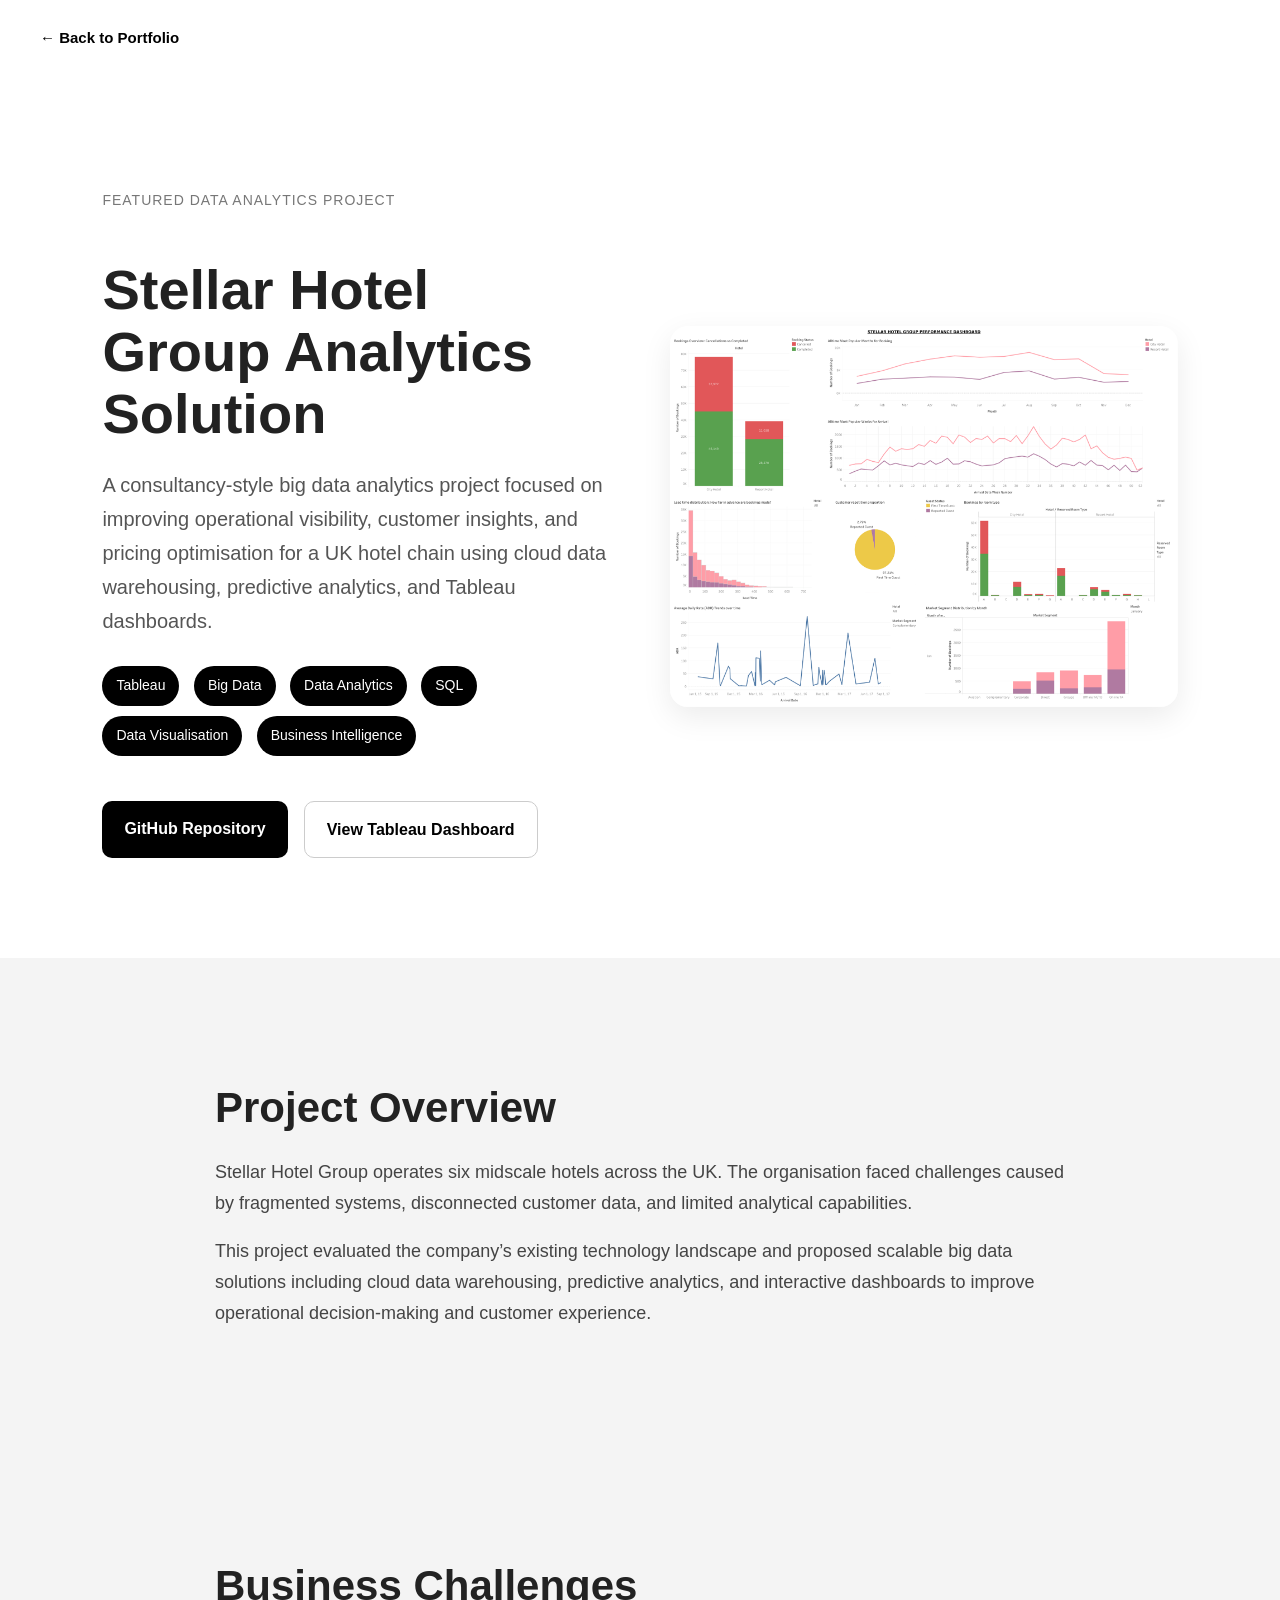
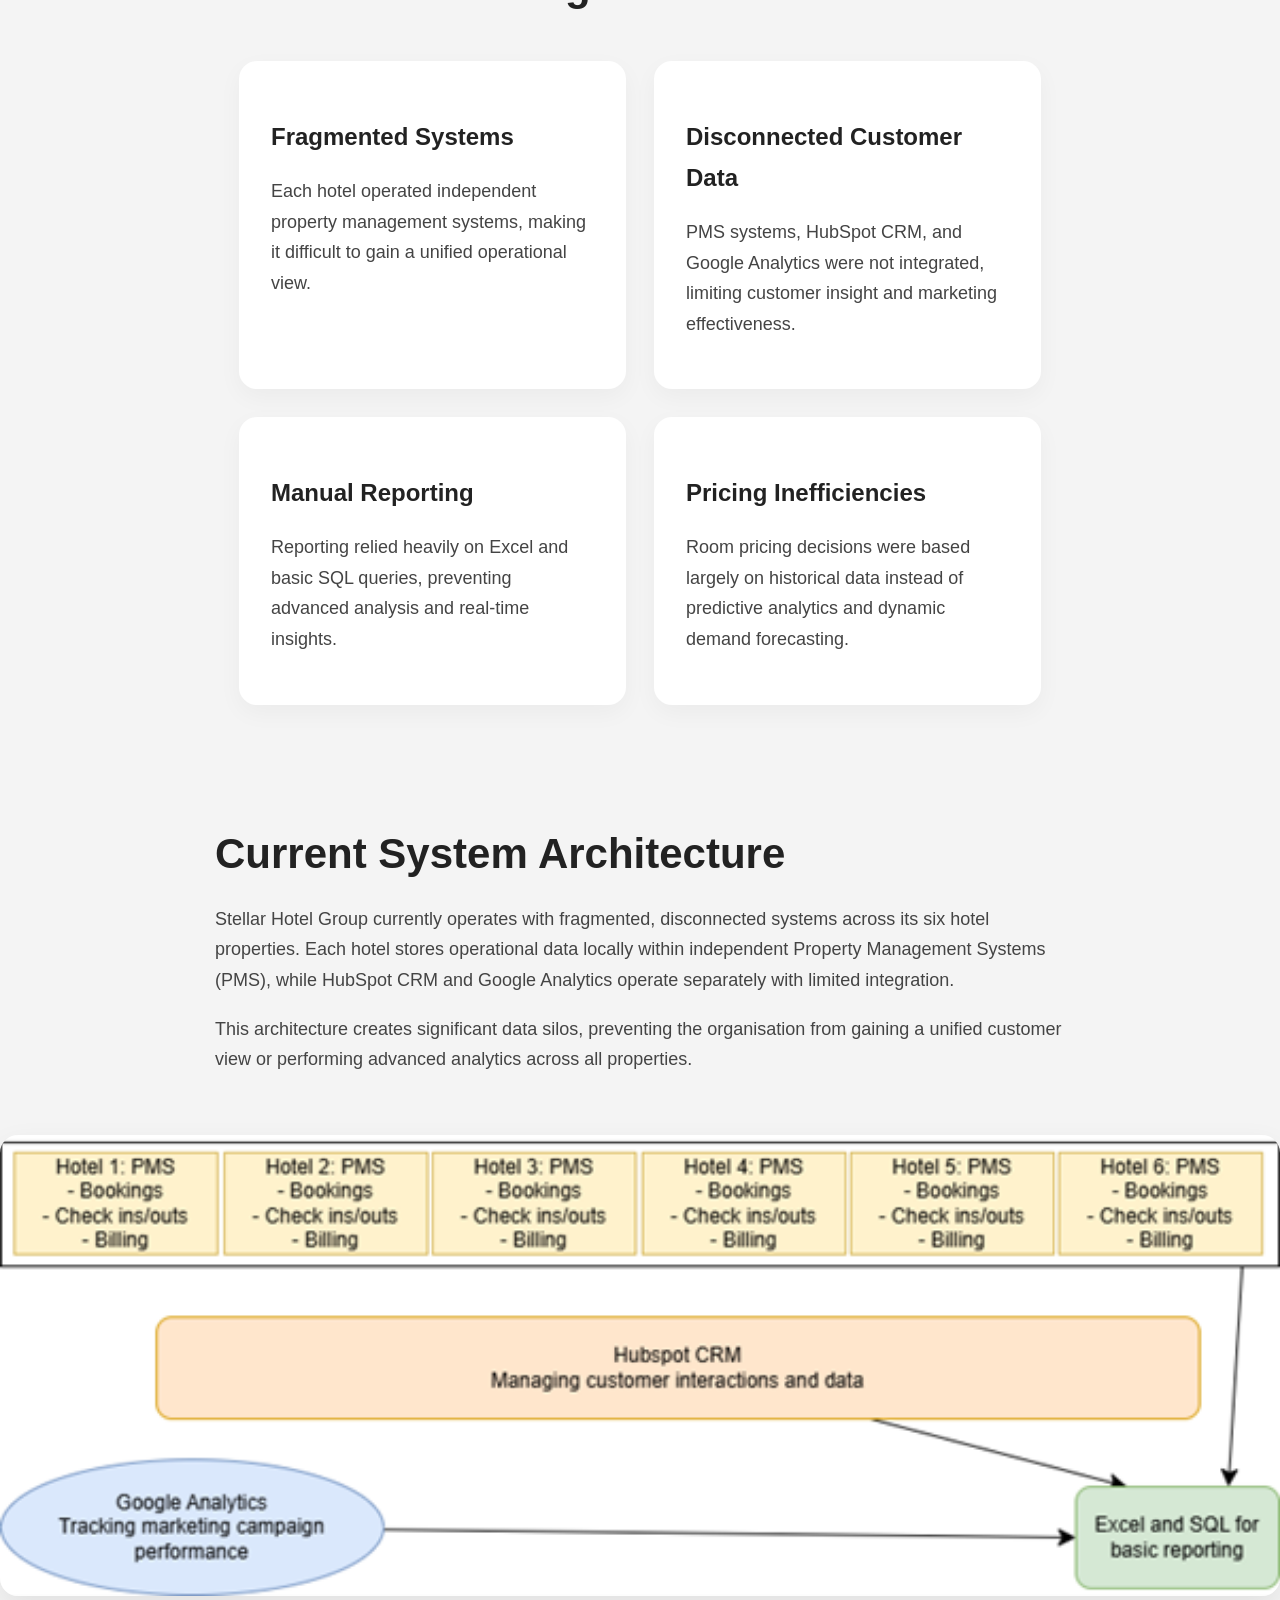
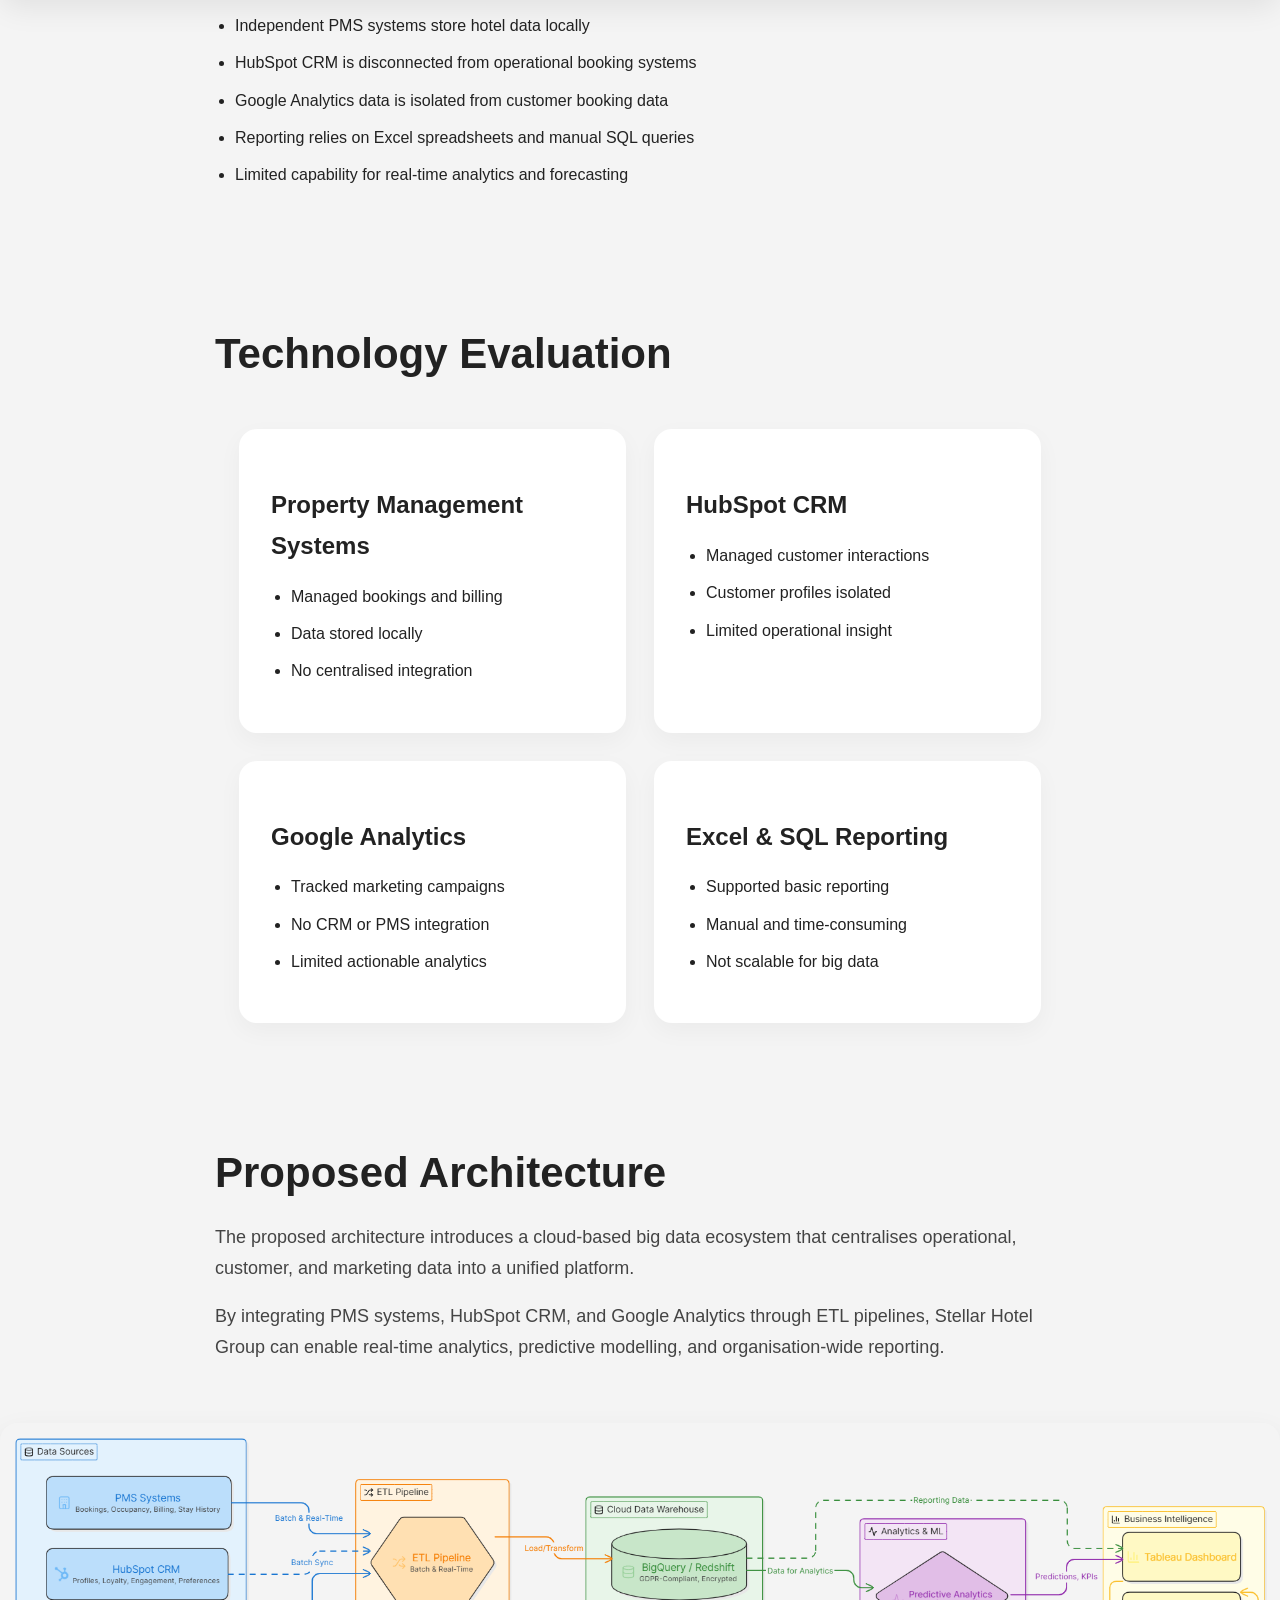
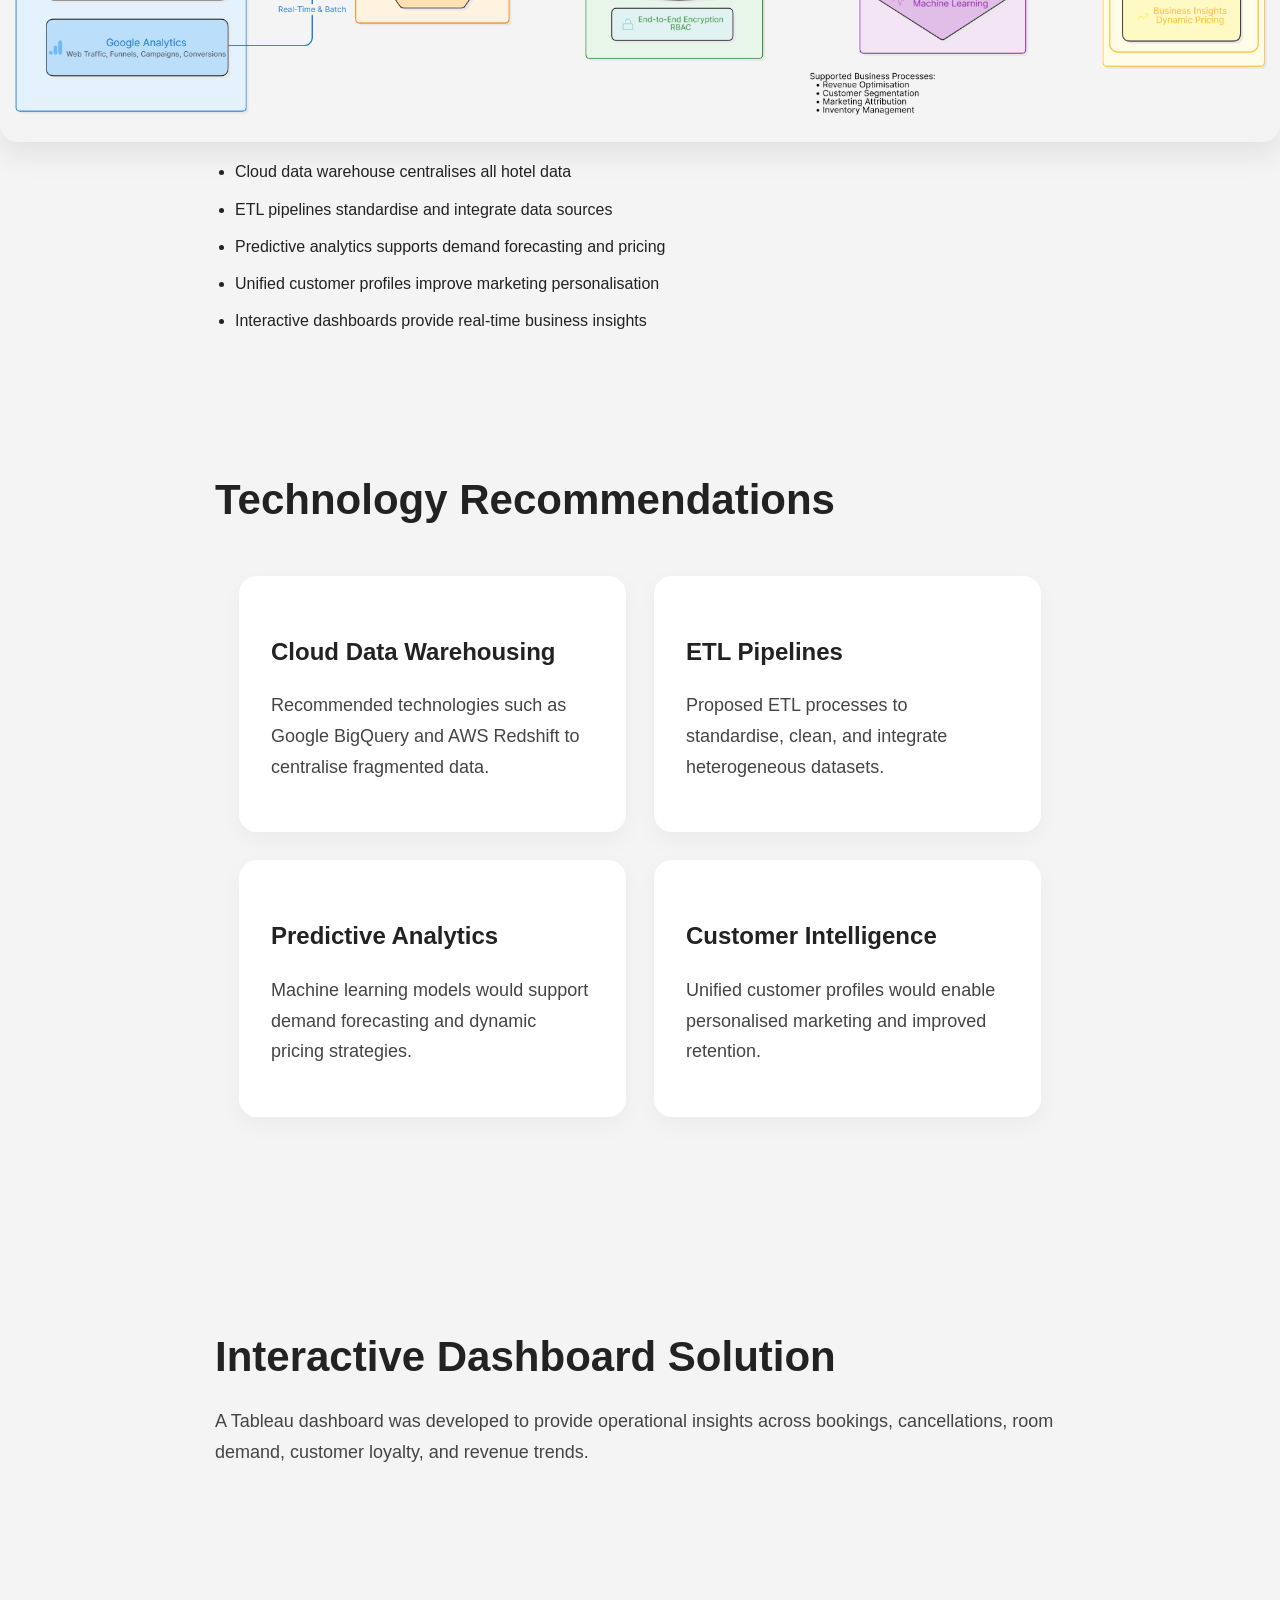
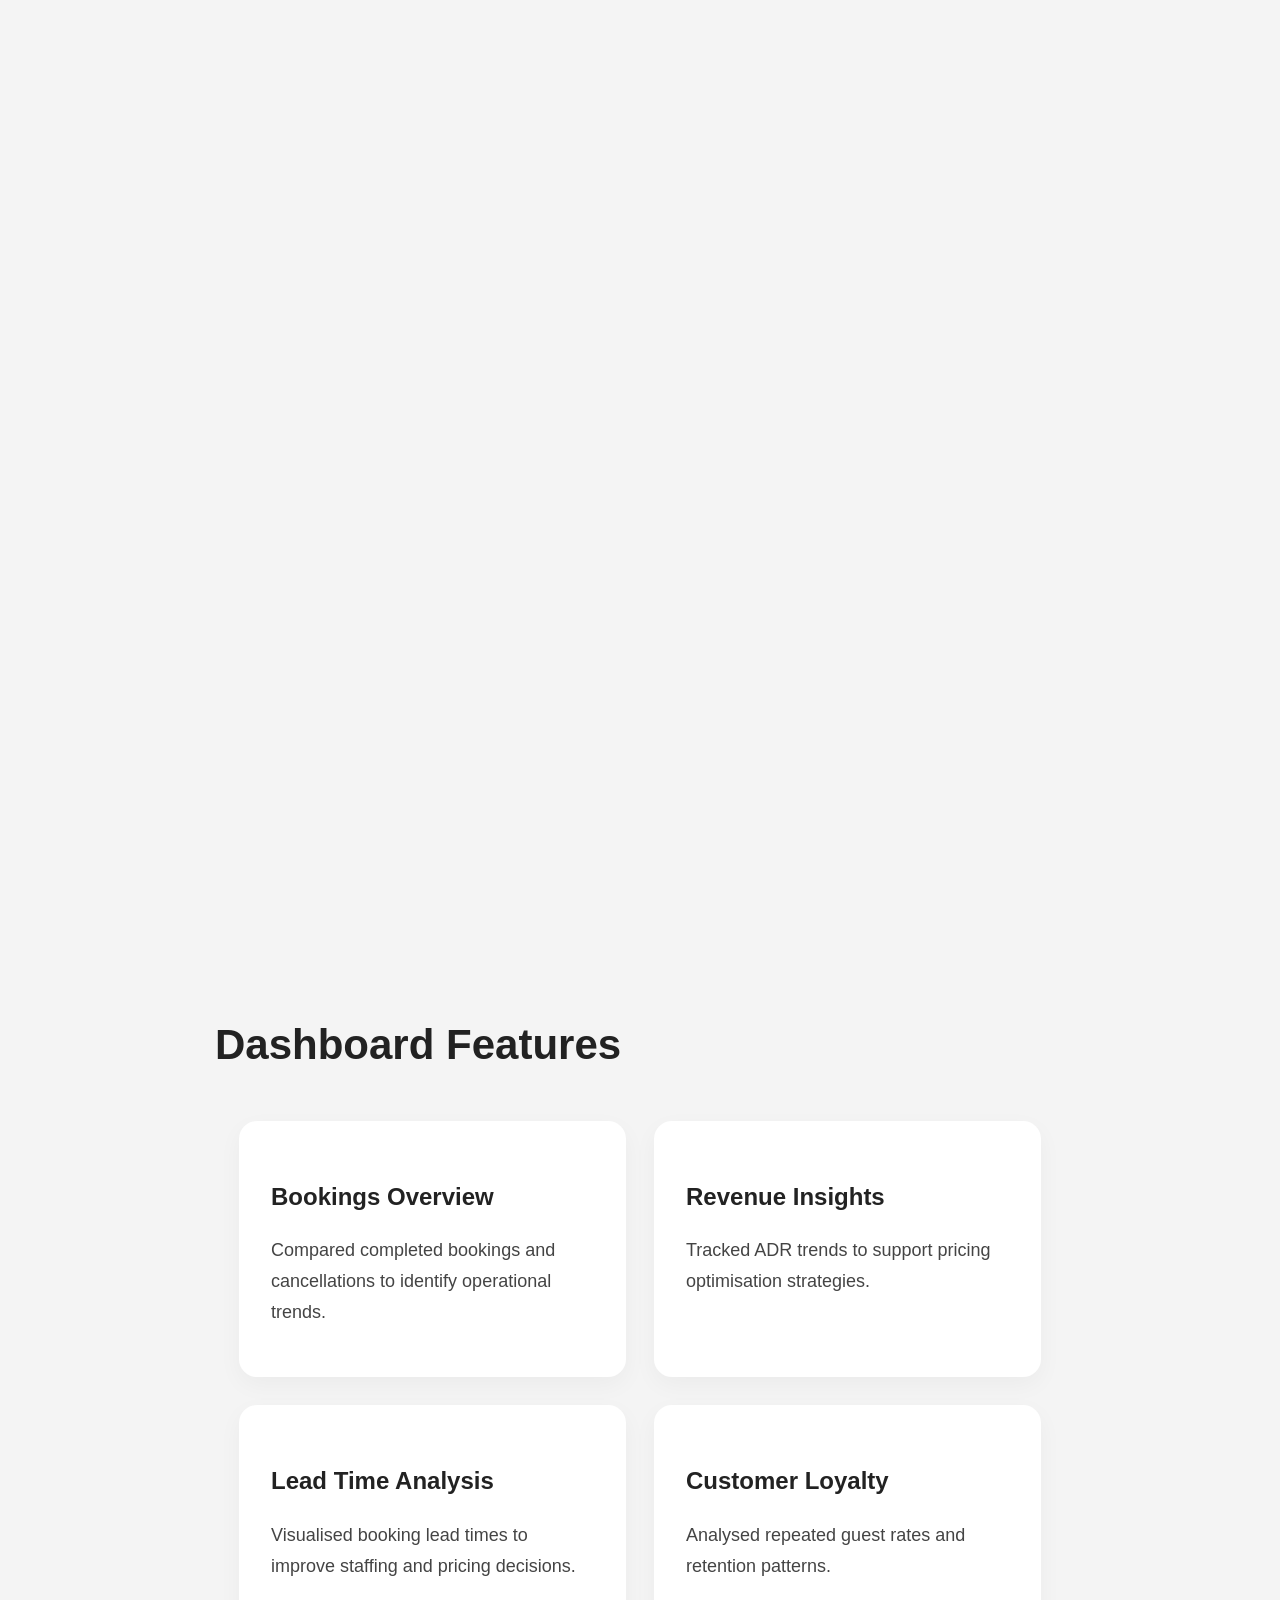
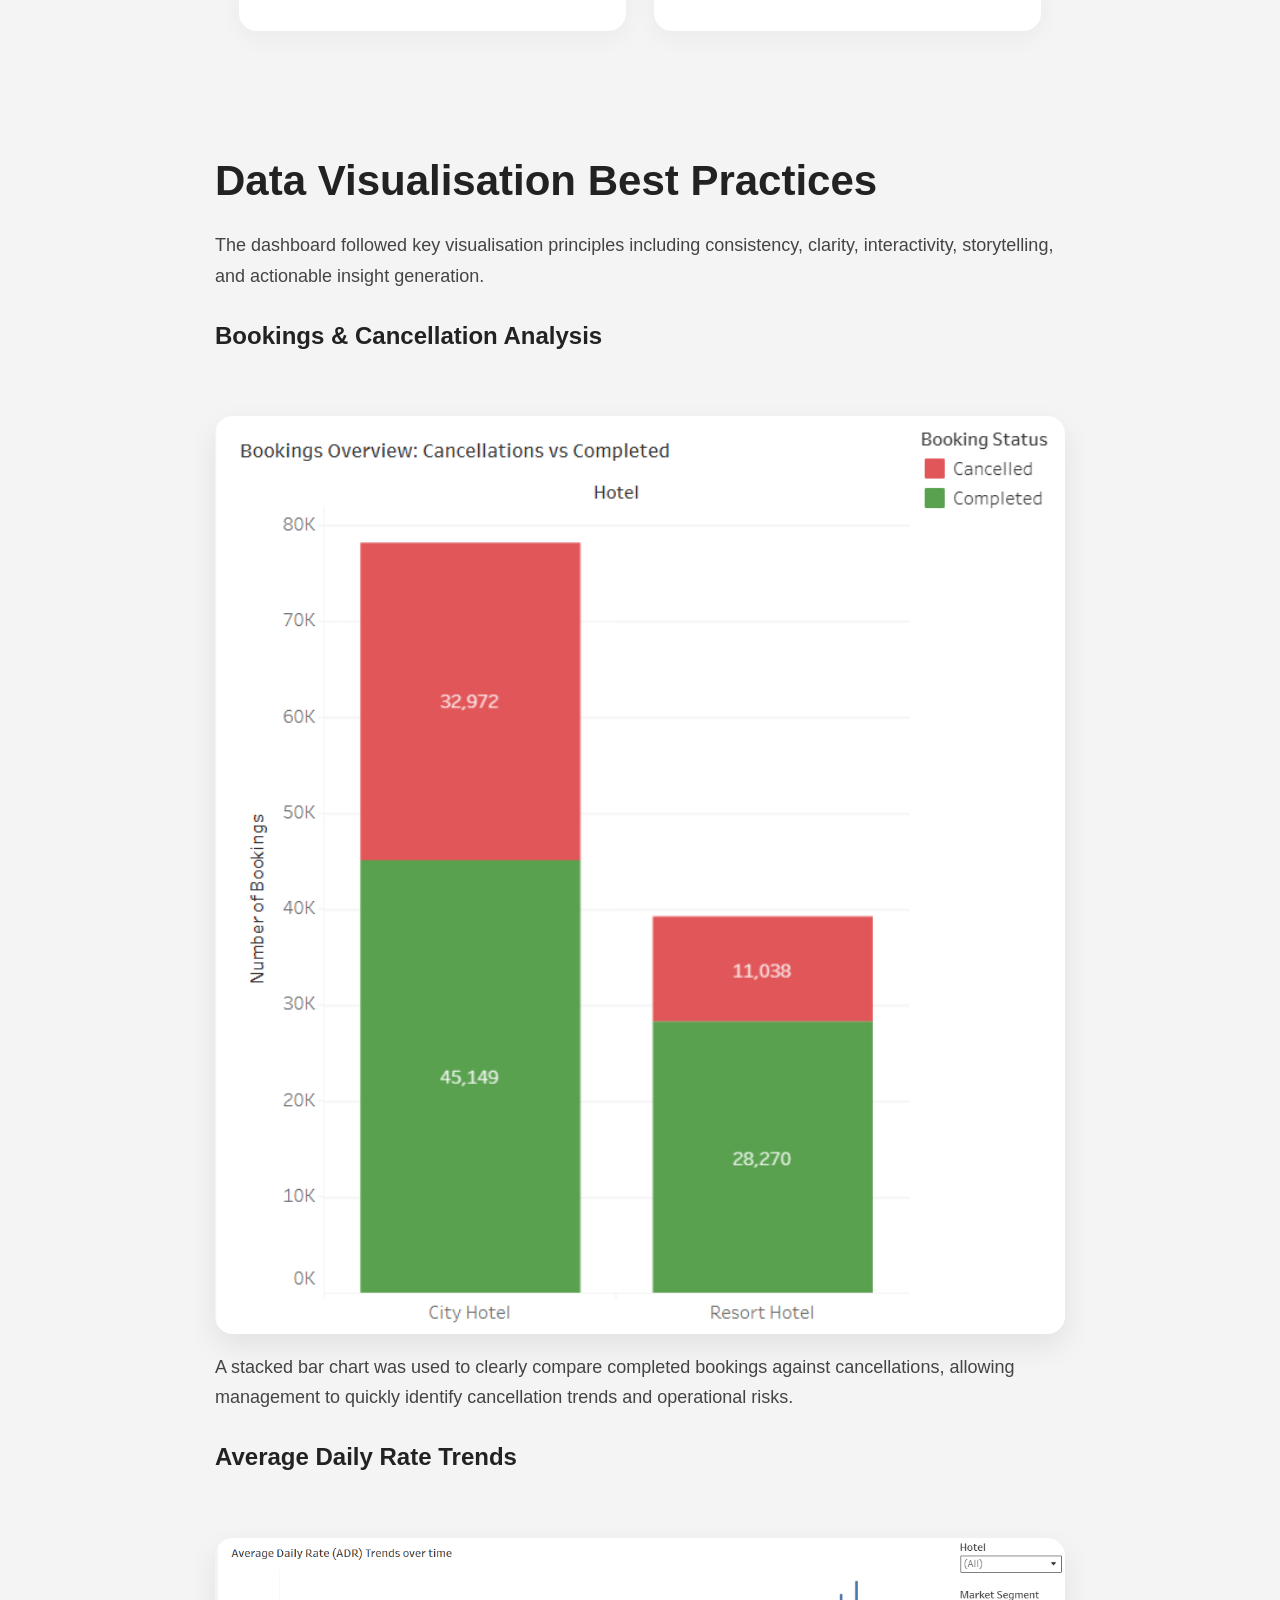
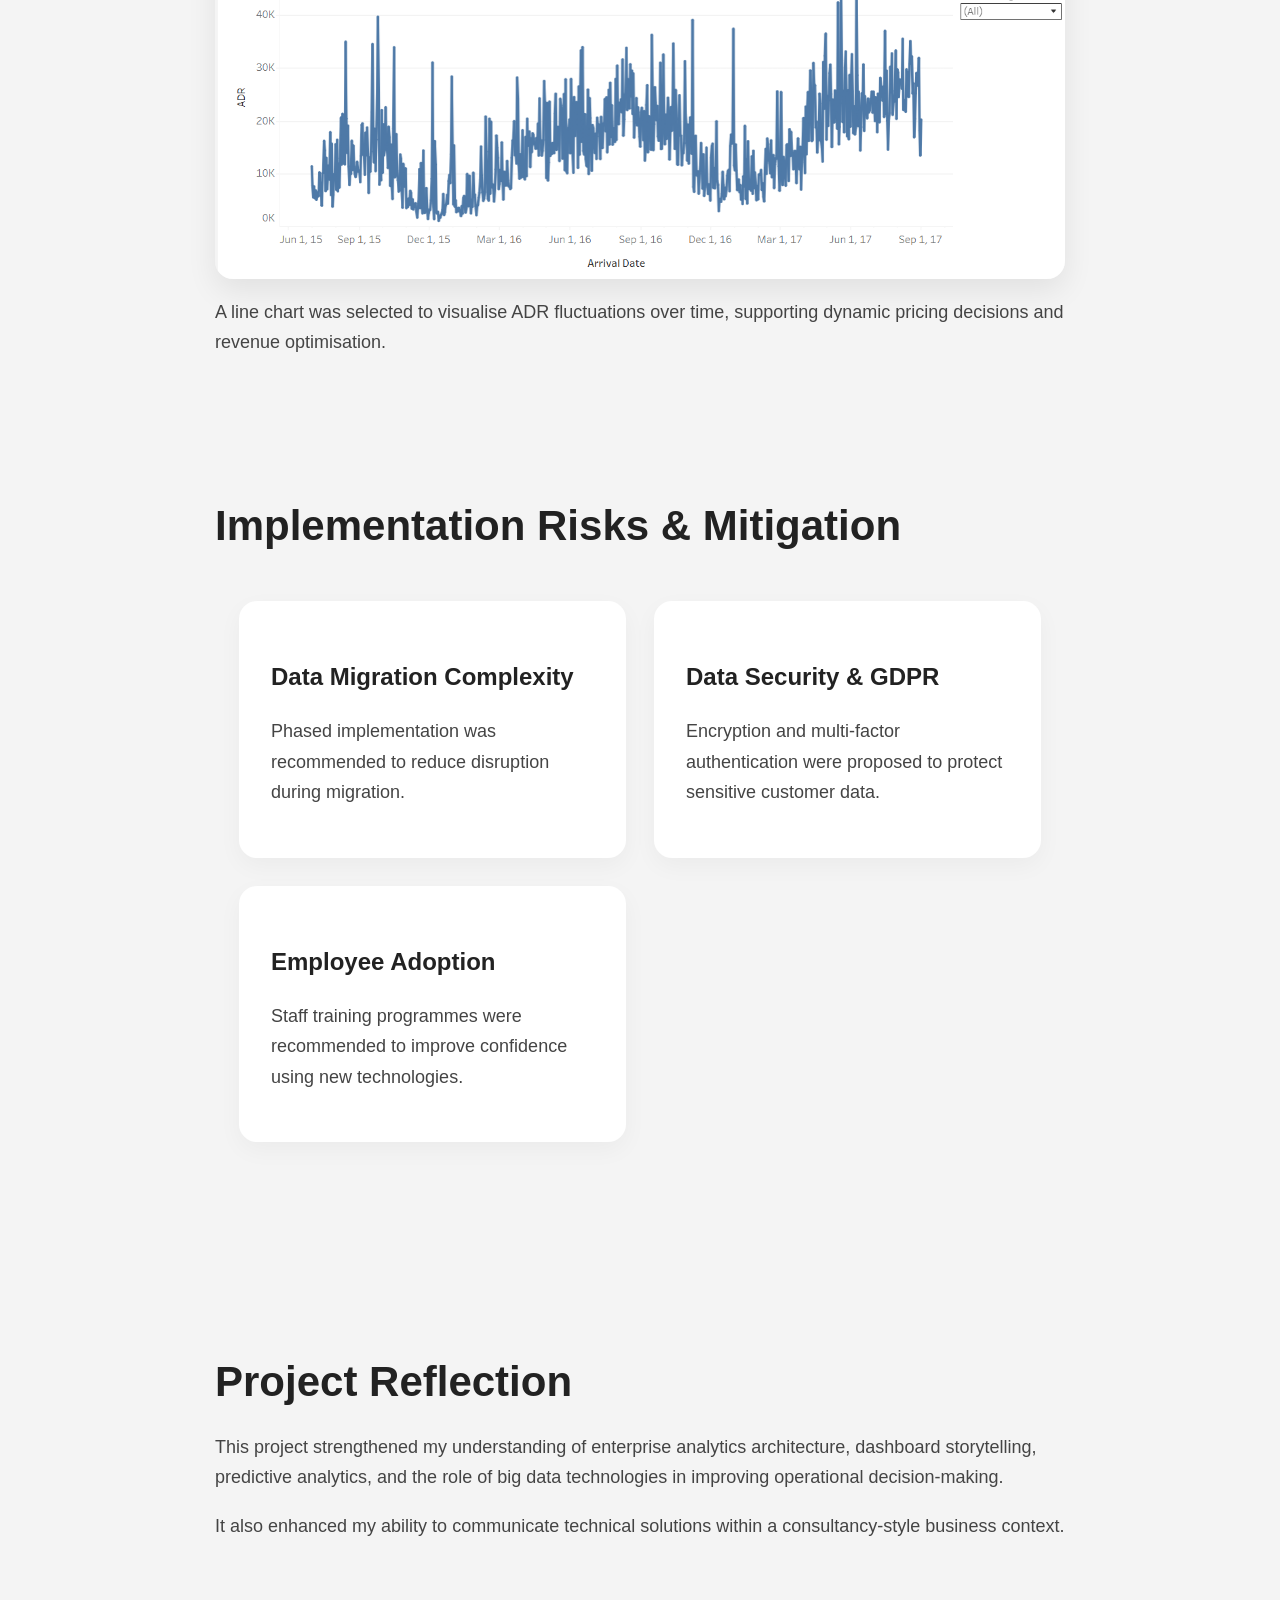
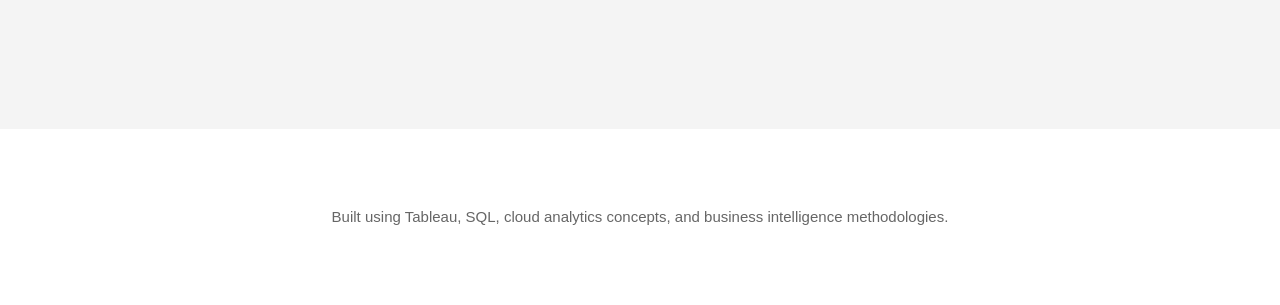
==== projects/stellar-hotels.html @ be61e236 "updated portfolio" ====
<!DOCTYPE html>
<html lang="en">

<head>
  <meta charset="UTF-8" />
  <meta name="viewport" content="width=device-width, initial-scale=1.0"/>

  <title>Stellar Hotel Group Analytics Project</title>

  <link rel="stylesheet" href="../style.css">
</head>

<body>

  <!-- NAVIGATION -->
  <nav class="navbar">
    <a href="../index.html" class="back-link">← Back to Portfolio</a>
  </nav>

  <!-- HERO -->
  <section class="hero">

    <div class="hero-content">

      <p class="eyebrow">Featured Data Analytics Project</p>

      <h1>Stellar Hotel Group Analytics Solution</h1>

      <p class="hero-text">
        A consultancy-style big data analytics project focused on
        improving operational visibility, customer insights,
        and pricing optimisation for a UK hotel chain using
        cloud data warehousing, predictive analytics,
        and Tableau dashboards.
      </p>

      <div class="tech-stack">
        <span>Tableau</span>
        <span>Big Data</span>
        <span>Data Analytics</span>
        <span>SQL</span>
        <span>Data Visualisation</span>
        <span>Business Intelligence</span>
      </div>

      <div class="hero-buttons">
        <a href="https://github.com/41y554/stellar-hotels-analytics" class="primary-btn" target="_blank">
          GitHub Repository
        </a>

        <a
          href="https://public.tableau.com/views/BDAODashboard5677998/StellarHotelGroupPerformanceDashboard?:language=en-US&publish=yes&:sid=&:redirect=auth&:display_count=n&:origin=viz_share_link"
          class="secondary-btn"
          target="_blank"
        >
          View Tableau Dashboard
        </a>
      </div>

    </div>

    <div class="hero-image-container">

      <img
        src="../images/stellar-hotels/dashboard-overview.png"
        alt="Dashboard Overview"
        class="hero-image"
      >

    </div>

  </section>

  <!-- PROJECT OVERVIEW -->
  <section class="section">

    <div class="text-container">

      <h2>Project Overview</h2>

      <p>
        Stellar Hotel Group operates six midscale hotels across the UK.
        The organisation faced challenges caused by fragmented systems,
        disconnected customer data, and limited analytical capabilities.
      </p>

      <p>
        This project evaluated the company’s existing technology landscape
        and proposed scalable big data solutions including cloud data
        warehousing, predictive analytics, and interactive dashboards
        to improve operational decision-making and customer experience.
      </p>

    </div>

  </section>

  <!-- BUSINESS PROBLEMS -->
  <section class="section">

    <div class="text-container">

      <h2>Business Challenges</h2>

      <div class="card-grid">

        <div class="card">

          <h3>Fragmented Systems</h3>

          <p>
            Each hotel operated independent property management systems,
            making it difficult to gain a unified operational view.
          </p>

        </div>

        <div class="card">

          <h3>Disconnected Customer Data</h3>

          <p>
            PMS systems, HubSpot CRM, and Google Analytics were not integrated,
            limiting customer insight and marketing effectiveness.
          </p>

        </div>

        <div class="card">

          <h3>Manual Reporting</h3>

          <p>
            Reporting relied heavily on Excel and basic SQL queries,
            preventing advanced analysis and real-time insights.
          </p>

        </div>

        <div class="card">

          <h3>Pricing Inefficiencies</h3>

          <p>
            Room pricing decisions were based largely on historical data
            instead of predictive analytics and dynamic demand forecasting.
          </p>

        </div>

      </div>

    </div>

  </section>

  <!-- CURRENT SYSTEM -->
 <section class="content-section">

  <div class="text-container">

    <h2>Current System Architecture</h2>

    <p>
      Stellar Hotel Group currently operates with fragmented,
      disconnected systems across its six hotel properties.
      Each hotel stores operational data locally within
      independent Property Management Systems (PMS),
      while HubSpot CRM and Google Analytics operate
      separately with limited integration.
    </p>

    <p>
      This architecture creates significant data silos,
      preventing the organisation from gaining a unified
      customer view or performing advanced analytics
      across all properties.
    </p>

  </div>

  <img
    src="../images/stellar-hotels/current-architecture.png"
    alt="Current Architecture Diagram"
    class="large-image"
  >

  <div class="text-container">

    <ul>
      <li>Independent PMS systems store hotel data locally</li>
      <li>HubSpot CRM is disconnected from operational booking systems</li>
      <li>Google Analytics data is isolated from customer booking data</li>
      <li>Reporting relies on Excel spreadsheets and manual SQL queries</li>
      <li>Limited capability for real-time analytics and forecasting</li>
    </ul>

  </div>

</section>

  <!-- TECHNOLOGY EVALUATION -->
  <section class="section">

    <div class="text-container">

      <h2>Technology Evaluation</h2>

      <div class="card-grid">

        <div class="card">

          <h3>Property Management Systems</h3>

          <ul>
            <li>Managed bookings and billing</li>
            <li>Data stored locally</li>
            <li>No centralised integration</li>
          </ul>

        </div>

        <div class="card">

          <h3>HubSpot CRM</h3>

          <ul>
            <li>Managed customer interactions</li>
            <li>Customer profiles isolated</li>
            <li>Limited operational insight</li>
          </ul>

        </div>

        <div class="card">

          <h3>Google Analytics</h3>

          <ul>
            <li>Tracked marketing campaigns</li>
            <li>No CRM or PMS integration</li>
            <li>Limited actionable analytics</li>
          </ul>

        </div>

        <div class="card">

          <h3>Excel & SQL Reporting</h3>

          <ul>
            <li>Supported basic reporting</li>
            <li>Manual and time-consuming</li>
            <li>Not scalable for big data</li>
          </ul>

        </div>

      </div>

    </div>

  </section>

  <!-- SOLUTION -->
  <section class="content-section">

  <div class="text-container">

    <h2>Proposed Architecture</h2>

    <p>
      The proposed architecture introduces a cloud-based
      big data ecosystem that centralises operational,
      customer, and marketing data into a unified platform.
    </p>

    <p>
      By integrating PMS systems, HubSpot CRM,
      and Google Analytics through ETL pipelines,
      Stellar Hotel Group can enable real-time analytics,
      predictive modelling, and organisation-wide reporting.
    </p>

  </div>

  <img
    src="../images/stellar-hotels/future-architecture.png"
    alt="Future Architecture Diagram"
    class="large-image"
  >

  <div class="text-container">
    <ul>
      <li>Cloud data warehouse centralises all hotel data</li>
      <li>ETL pipelines standardise and integrate data sources</li>
      <li>Predictive analytics supports demand forecasting and pricing</li>
      <li>Unified customer profiles improve marketing personalisation</li>
      <li>Interactive dashboards provide real-time business insights</li>
    </ul>
  </div>

</section>

  <!-- TECHNOLOGY RECOMMENDATIONS -->
  <section class="section">

    <div class="text-container">

      <h2>Technology Recommendations</h2>

      <div class="card-grid">

        <div class="card">

          <h3>Cloud Data Warehousing</h3>

          <p>
            Recommended technologies such as Google BigQuery
            and AWS Redshift to centralise fragmented data.
          </p>

        </div>

        <div class="card">

          <h3>ETL Pipelines</h3>

          <p>
            Proposed ETL processes to standardise,
            clean, and integrate heterogeneous datasets.
          </p>

        </div>

        <div class="card">

          <h3>Predictive Analytics</h3>

          <p>
            Machine learning models would support
            demand forecasting and dynamic pricing strategies.
          </p>

        </div>

        <div class="card">

          <h3>Customer Intelligence</h3>

          <p>
            Unified customer profiles would enable
            personalised marketing and improved retention.
          </p>

        </div>

      </div>

    </div>

  </section>

  <!-- DASHBOARD -->
  <section class="section">

    <div class="text-container">

      <h2>Interactive Dashboard Solution</h2>

      <p>
        A Tableau dashboard was developed to provide
        operational insights across bookings, cancellations,
        room demand, customer loyalty, and revenue trends.
      </p>

    </div>
<div class='tableauPlaceholder' id='tableauViz'>

  <object class='tableauViz'>

    <param name='host_url' value='https%3A%2F%2Fpublic.tableau.com%2F' />

    <param name='embed_code_version' value='3' />

    <param name='site_root' value='' />

    <param
      name='name'
      value='BDAODashboard5677998/StellarHotelGroupPerformanceDashboard'
    />

    <param name='tabs' value='no' />

    <param name='toolbar' value='yes' />

    <param name='language' value='en-US' />

  </object>

</div>

<script type='text/javascript'>

  var divElement = document.getElementById('tableauViz');

  var vizElement = divElement.getElementsByTagName('object')[0];

  vizElement.style.width = '100%';

  vizElement.style.height = '850px';

  var scriptElement = document.createElement('script');

  scriptElement.src = 'https://public.tableau.com/javascripts/api/viz_v1.js';

  vizElement.parentNode.insertBefore(scriptElement, vizElement);

</script>

  </section>

  <!-- DASHBOARD FEATURES -->
  <section class="section">

    <div class="text-container">

      <h2>Dashboard Features</h2>

      <div class="card-grid">

        <div class="card">

          <h3>Bookings Overview</h3>

          <p>
            Compared completed bookings and cancellations
            to identify operational trends.
          </p>

        </div>

        <div class="card">

          <h3>Revenue Insights</h3>

          <p>
            Tracked ADR trends to support
            pricing optimisation strategies.
          </p>

        </div>

        <div class="card">

          <h3>Lead Time Analysis</h3>

          <p>
            Visualised booking lead times to improve
            staffing and pricing decisions.
          </p>

        </div>

        <div class="card">

          <h3>Customer Loyalty</h3>

          <p>
            Analysed repeated guest rates
            and retention patterns.
          </p>

        </div>

      </div>

    </div>

  </section>

  <!-- VISUALISATION -->
 <section class="content-section">

  <div class="text-container">

    <h2>Data Visualisation Best Practices</h2>

    <p>
       The dashboard followed key visualisation principles
        including consistency, clarity, interactivity,
        storytelling, and actionable insight generation.
    </p>

  </div>

  <div class="dashboard-example">

   

    <div class="text-container">

      <h3>Bookings & Cancellation Analysis</h3>

       <img
      src="../images/stellar-hotels/bookings-chart.png"
      alt="Bookings and Cancellations Chart"
      class="large-image"
    >

      <p>
        A stacked bar chart was used to clearly
        compare completed bookings against cancellations,
        allowing management to quickly identify
        cancellation trends and operational risks.
      </p>

    </div>

  </div>

  <div class="dashboard-example">

   

    <div class="text-container">

      <h3>Average Daily Rate Trends</h3>

       <img
      src="../images/stellar-hotels/adr-chart.png"
      alt="ADR Trend Chart"
      class="large-image"
    >

      <p>
        A line chart was selected to visualise
        ADR fluctuations over time, supporting
        dynamic pricing decisions and revenue optimisation.
      </p>

    </div>

  </div>

</section>

  <!-- RISKS -->
  <section class="section">

    <div class="text-container">

      <h2>Implementation Risks & Mitigation</h2>

      <div class="card-grid">

        <div class="card">

          <h3>Data Migration Complexity</h3>

          <p>
            Phased implementation was recommended
            to reduce disruption during migration.
          </p>

        </div>

        <div class="card">

          <h3>Data Security & GDPR</h3>

          <p>
            Encryption and multi-factor authentication
            were proposed to protect sensitive customer data.
          </p>

        </div>

        <div class="card">

          <h3>Employee Adoption</h3>

          <p>
            Staff training programmes were recommended
            to improve confidence using new technologies.
          </p>

        </div>

      </div>

    </div>

  </section>

  <!-- FINAL REFLECTION -->
  <section class="section">

    <div class="text-container">

      <h2>Project Reflection</h2>

      <p>
        This project strengthened my understanding of
        enterprise analytics architecture, dashboard storytelling,
        predictive analytics, and the role of big data technologies
        in improving operational decision-making.
      </p>

      <p>
        It also enhanced my ability to communicate
        technical solutions within a consultancy-style
        business context.
      </p>

    </div>

  </section>

  <!-- FOOTER -->
  <footer>

    <p>
      Built using Tableau, SQL, cloud analytics concepts,
      and business intelligence methodologies.
    </p>

  </footer>

</body>

</html>
---- style.css ----
body {
  font-family: Arial, sans-serif;
  background: #f4f4f4;
  color: #222;
  margin: 0;
  line-height: 1.7;
}

/* NAVIGATION */
nav {
  padding: 24px 40px;
  background: white;
}

nav a {
  text-decoration: none;
  color: black;
  font-weight: bold;
  font-size: 15px;
}

/* HERO SECTION */
.hero {
  display: flex;
  align-items: center;
  justify-content: space-between;
  gap: 60px;
  padding: 100px 8%;
  background: white;
  flex-wrap: wrap;
}

.hero-content {
  flex: 1;
  min-width: 320px;
}

.hero h1 {
  font-size: 56px;
  line-height: 1.1;
  margin-bottom: 24px;
}

.hero-text {
  max-width: 650px;
  font-size: 20px;
  color: #555;
}

.eyebrow {
  font-size: 14px;
  text-transform: uppercase;
  letter-spacing: 1px;
  color: #777;
  margin-bottom: 20px;
}

/* HERO IMAGE */
.hero-image-container {
  flex: 1;
  display: flex;
  justify-content: center;
}

.hero-image {
  width: 100%;
  max-width: 700px;
  height: auto;
  border-radius: 18px;
  display: block;
  box-shadow: 0 10px 30px rgba(0,0,0,0.08);
}

/* BUTTONS */
.hero-buttons {
  margin-top: 35px;
  display: flex;
  gap: 16px;
  flex-wrap: wrap;
}

.primary-btn,
.secondary-btn {
  padding: 14px 22px;
  border-radius: 10px;
  text-decoration: none;
  font-weight: 600;
  transition: 0.2s ease;
}

.primary-btn {
  background: black;
  color: white;
}

.primary-btn:hover {
  background: #333;
}

.secondary-btn {
  background: white;
  border: 1px solid #ccc;
  color: black;
}

.secondary-btn:hover {
  background: #f2f2f2;
}

/* TECH STACK */
.tech-stack {
  margin-top: 28px;
}

.tech-stack span {
  display: inline-block;
  background: black;
  color: white;
  padding: 8px 14px;
  border-radius: 999px;
  margin-right: 10px;
  margin-bottom: 10px;
  font-size: 14px;
}

/* GLOBAL SECTION */
.section {
  width: 100%;
  padding: 90px 0;
}

/* CENTERED TEXT CONTAINER */
.text-container {
  max-width: 850px;
  margin: 0 auto;
  padding: 0 24px;
}

/* TYPOGRAPHY */
h2 {
  font-size: 42px;
  margin-bottom: 24px;
  line-height: 1.2;
}

h3 {
  font-size: 24px;
  margin-bottom: 12px;
}

p {
  font-size: 18px;
  color: #444;
}

ul {
  padding-left: 20px;
}

li {
  margin-bottom: 10px;
}

/* IMAGE RESPONSIVENESS */
img {
  max-width: 100%;
  height: auto;
  display: block;
}

/* IMAGE GRID */
.image-grid {
  display: grid;
  grid-template-columns: 1fr 1fr;
  gap: 30px;
  max-width: 1400px;
  margin: 60px auto 0 auto;
  padding: 0 40px;
}

.image-grid img {
  width: 100%;
  border-radius: 16px;
  box-shadow: 0 10px 25px rgba(0,0,0,0.06);
}

.caption {
  text-align: center;
  margin-top: 12px;
  color: #666;
  font-size: 15px;
}

/* CARD GRID */
.card-grid {
  display: grid;
  grid-template-columns: repeat(auto-fit, minmax(320px, 1fr));
  gap: 28px;
  max-width: 1200px;
  margin: 50px auto 0 auto;
  padding: 0 24px;
}

/* CARDS */
.card {
  background: white;
  padding: 32px;
  border-radius: 18px;
  box-shadow: 0 8px 25px rgba(0,0,0,0.04);
}

/* PROJECT BLOCKS */
.project-block {
  max-width: 1400px;
  margin: 100px auto;
  padding: 0 40px;
}

.project-block h3 {
  margin-bottom: 16px;
}

.project-block p {
  max-width: 800px;
  margin-bottom: 30px;
}

.project-block img {
  width: 100%;
  border-radius: 18px;
  box-shadow: 0 12px 30px rgba(0,0,0,0.08);
}

/* LARGE FULL WIDTH IMAGES */
.large-image {
  width: 100%;
  max-width: 1400px;
  margin: 60px auto 0 auto;
  border-radius: 18px;
  display: block;
  box-shadow: 0 12px 30px rgba(0,0,0,0.08);
}

/* BEST PRACTICES LIST */
.best-practices {
  max-width: 850px;
  margin: 30px auto 0 auto;
  padding: 0 40px;
}

/* FOOTER */
footer {
  padding: 60px 24px;
  text-align: center;
  background: white;
  margin-top: 80px;
}

footer p {
  color: #666;
  font-size: 15px;
}

/* RESPONSIVE */
@media (max-width: 900px) {

  .hero {
    padding: 80px 24px;
  }

  .hero h1 {
    font-size: 42px;
  }

  .hero-text {
    font-size: 18px;
  }

  .image-grid {
    grid-template-columns: 1fr;
    padding: 0 24px;
  }

  .project-block {
    padding: 0 24px;
  }

  h2 {
    font-size: 34px;
  }

  p {
    font-size: 17px;
  }

}

.tableauPlaceholder {
  width: 100%;
  max-width: 1400px;
  margin: 40px auto;
}

.tableauViz {
  border-radius: 14px;
  overflow: hidden;
}
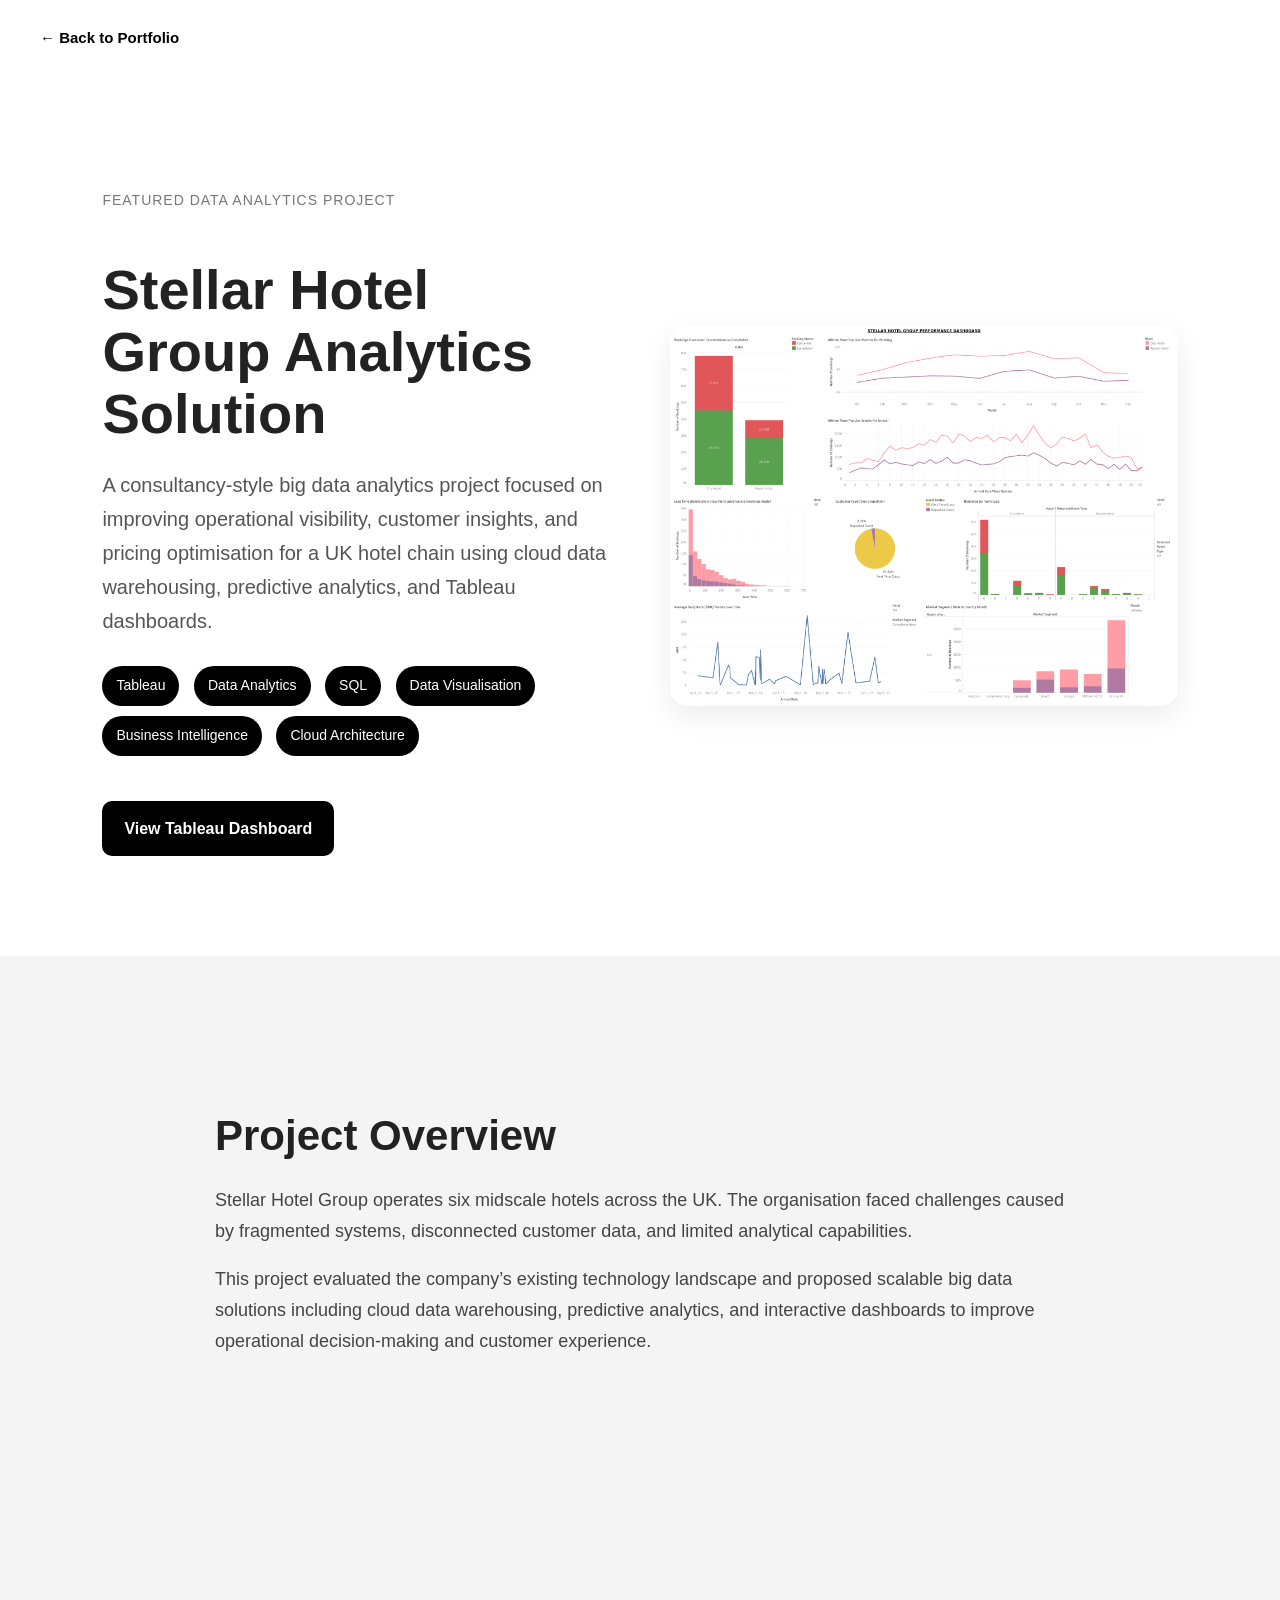
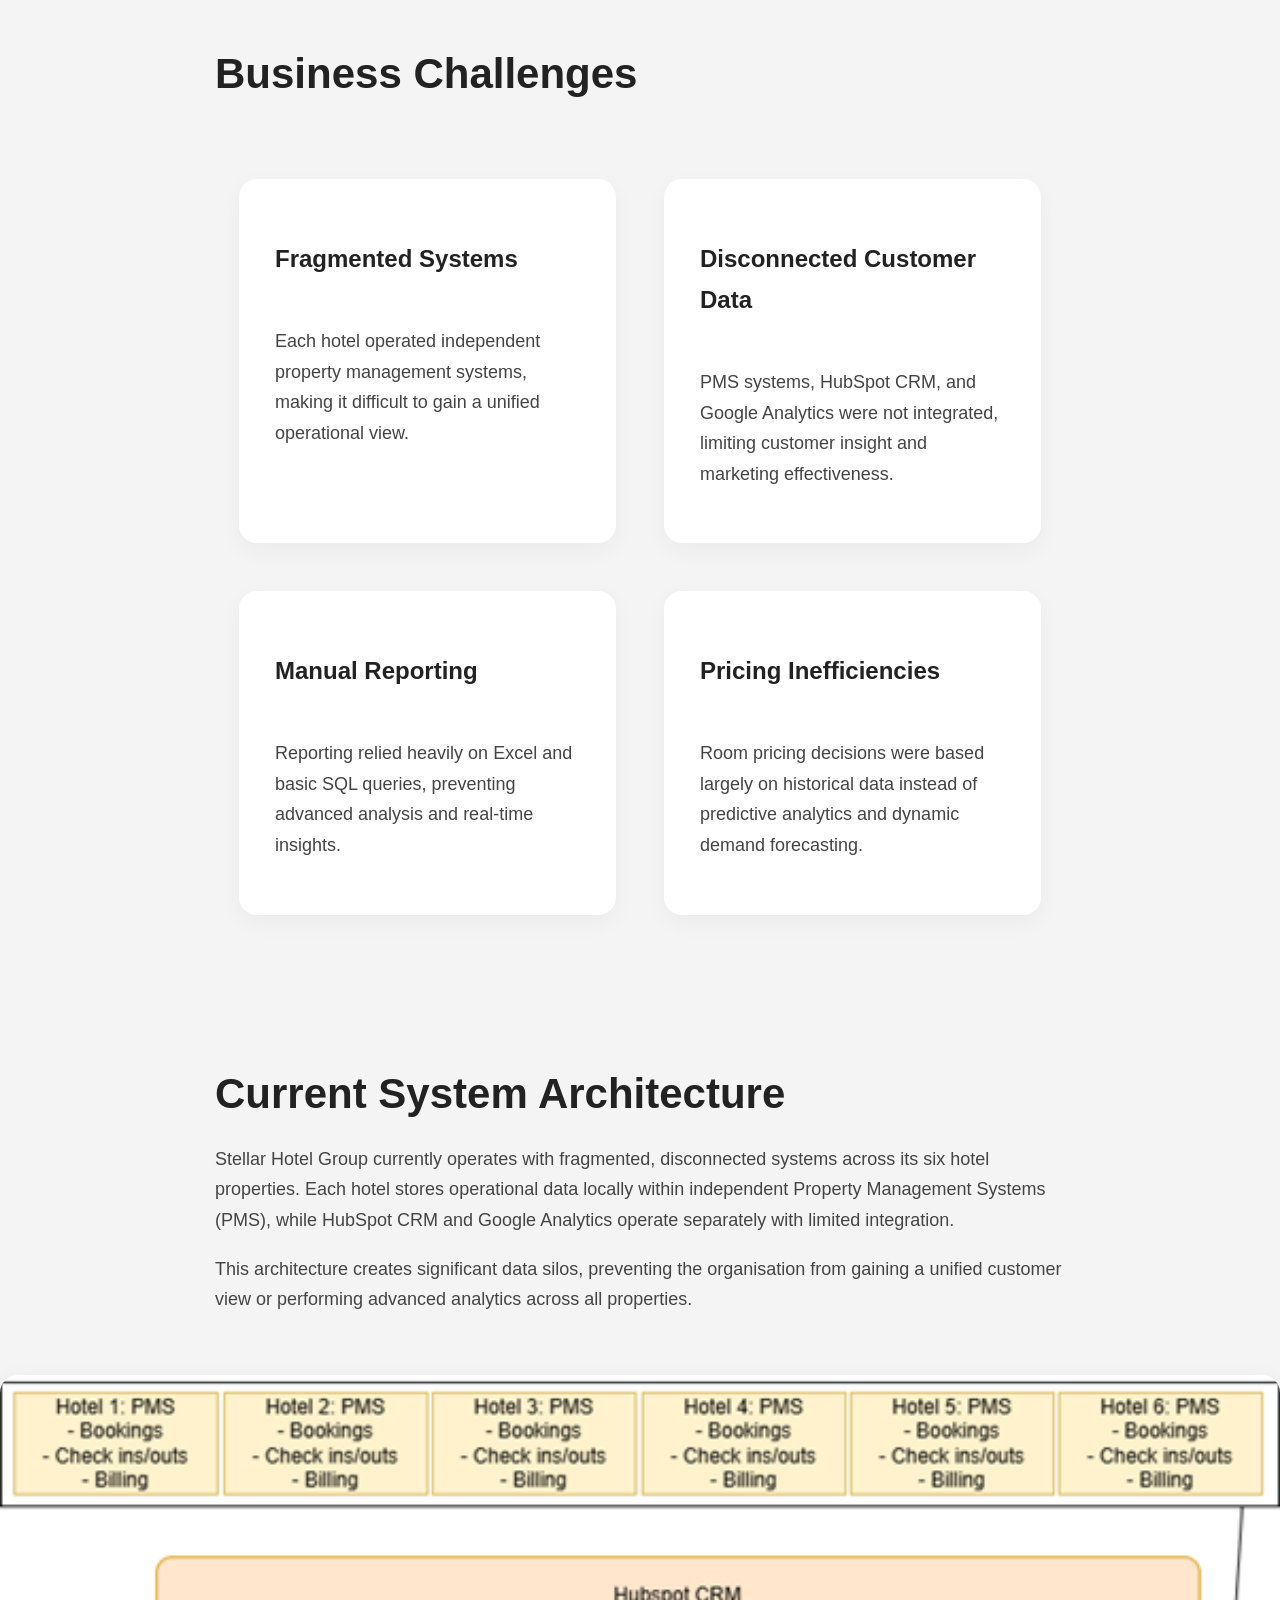
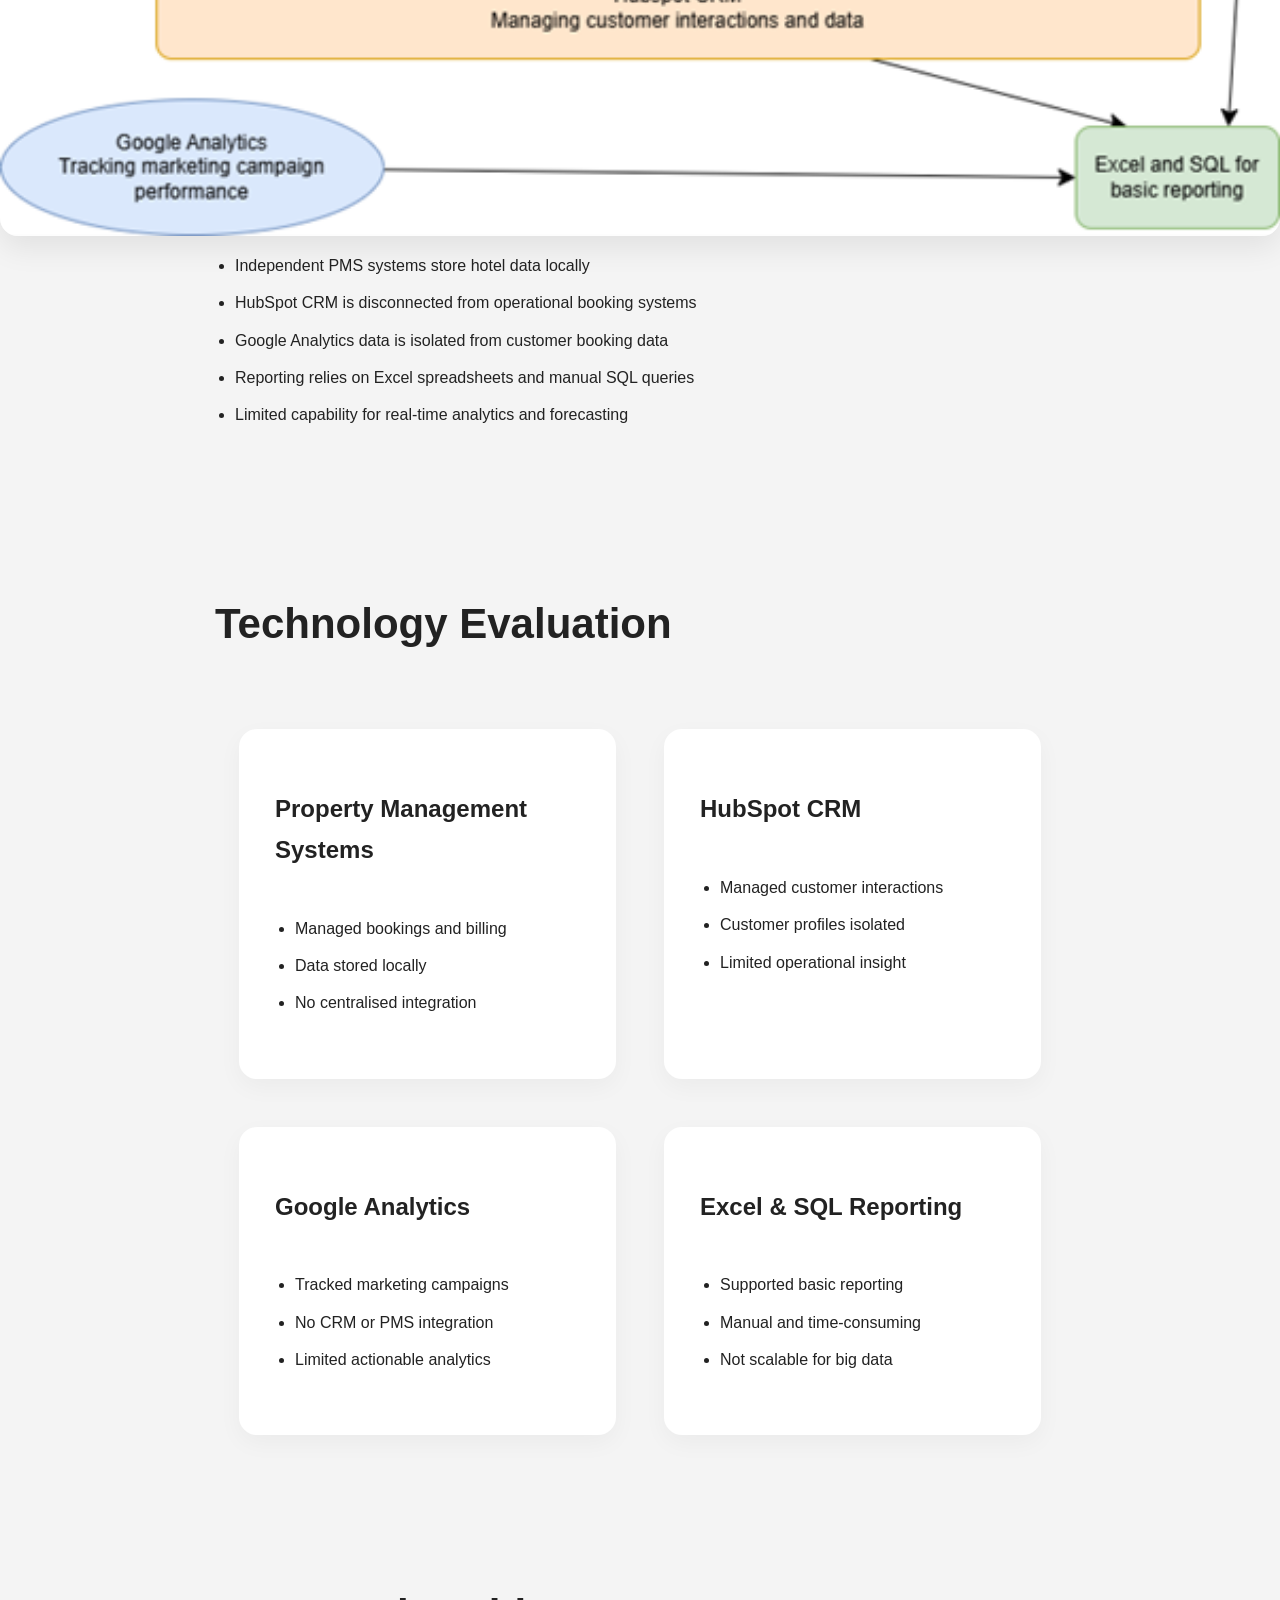
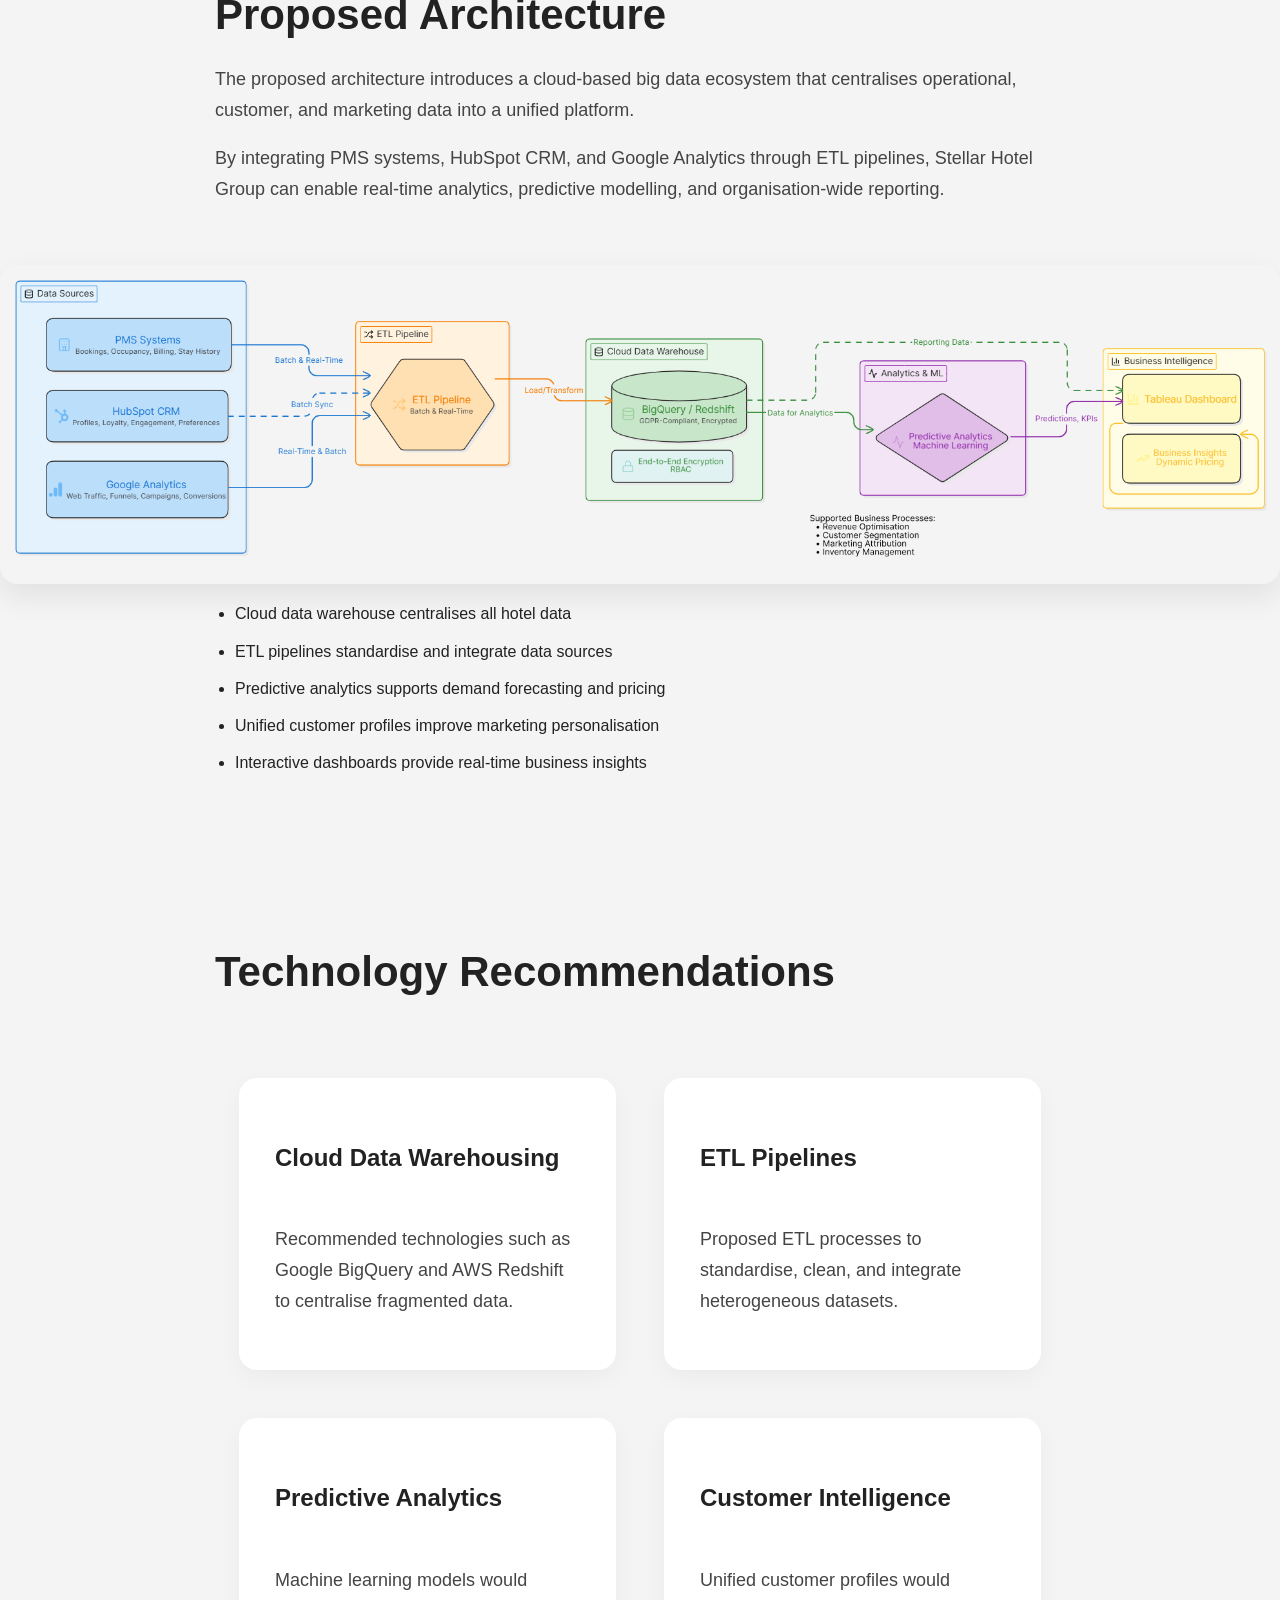
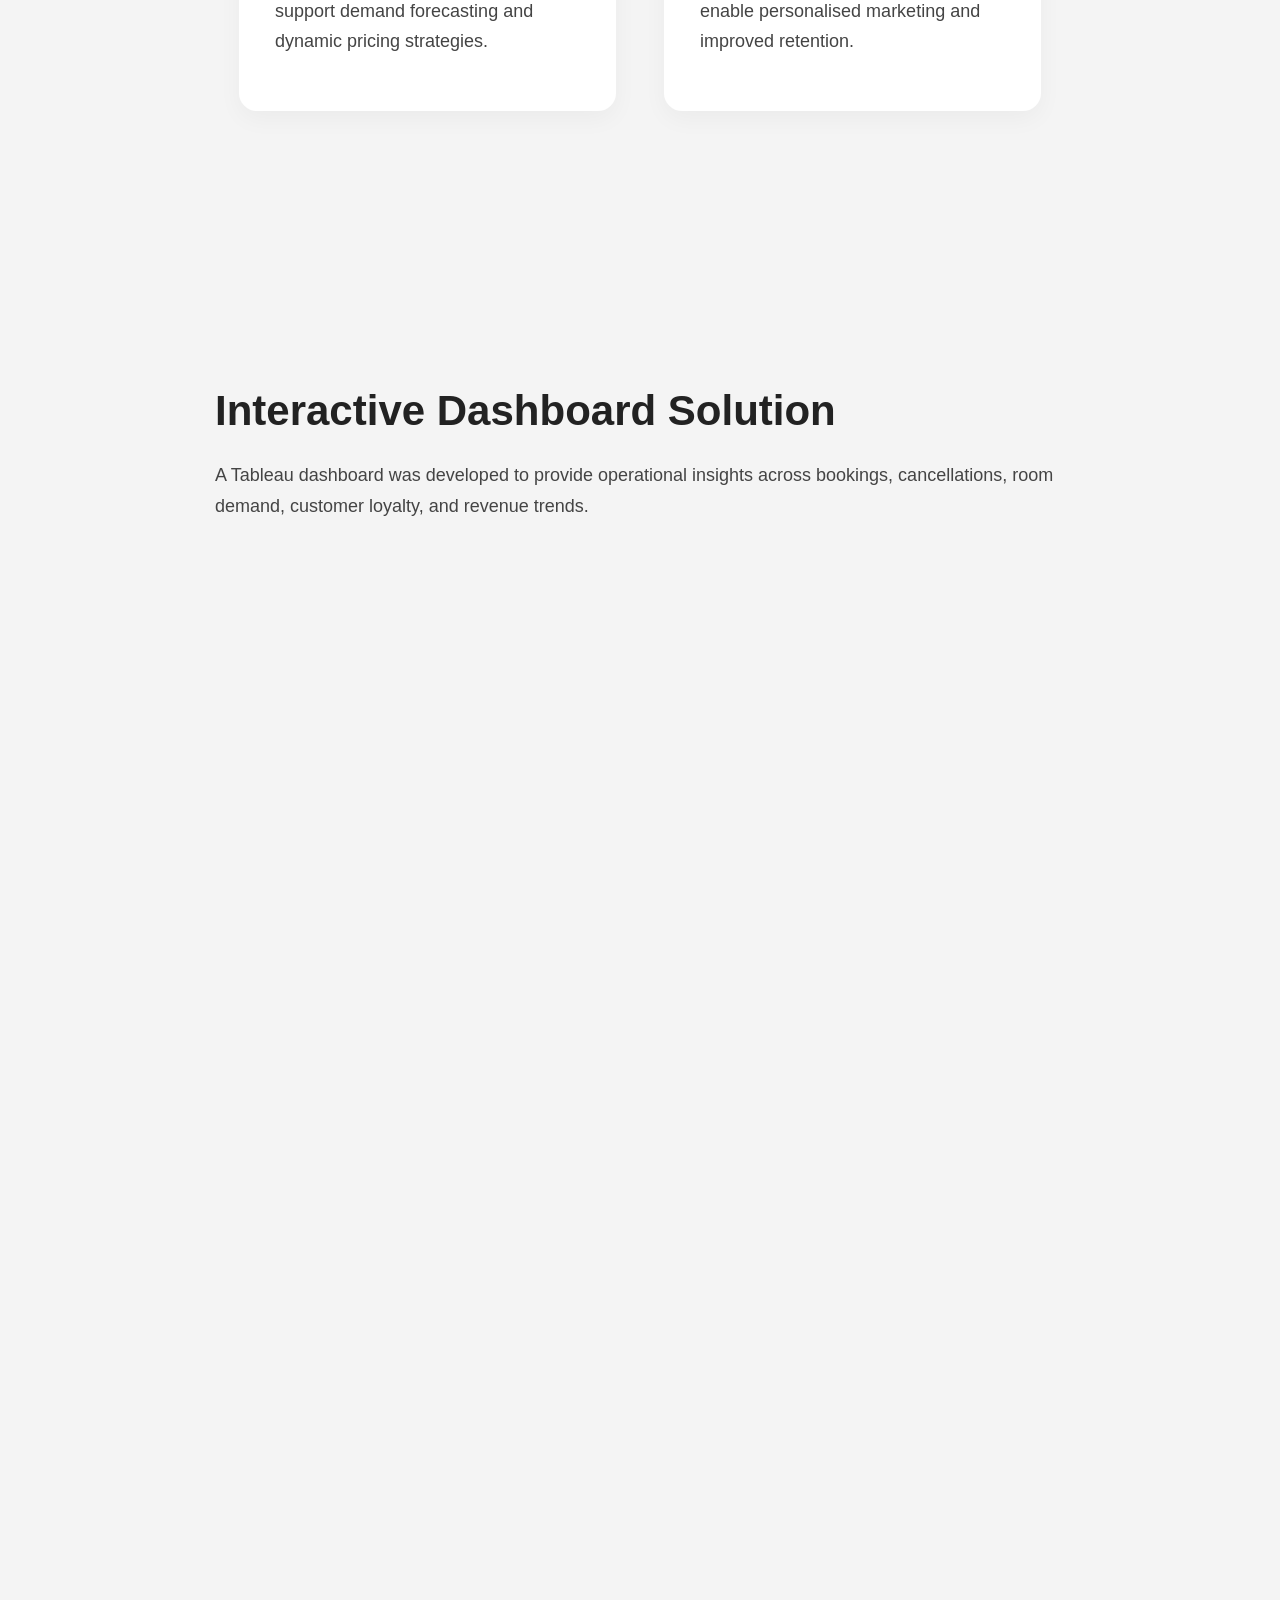
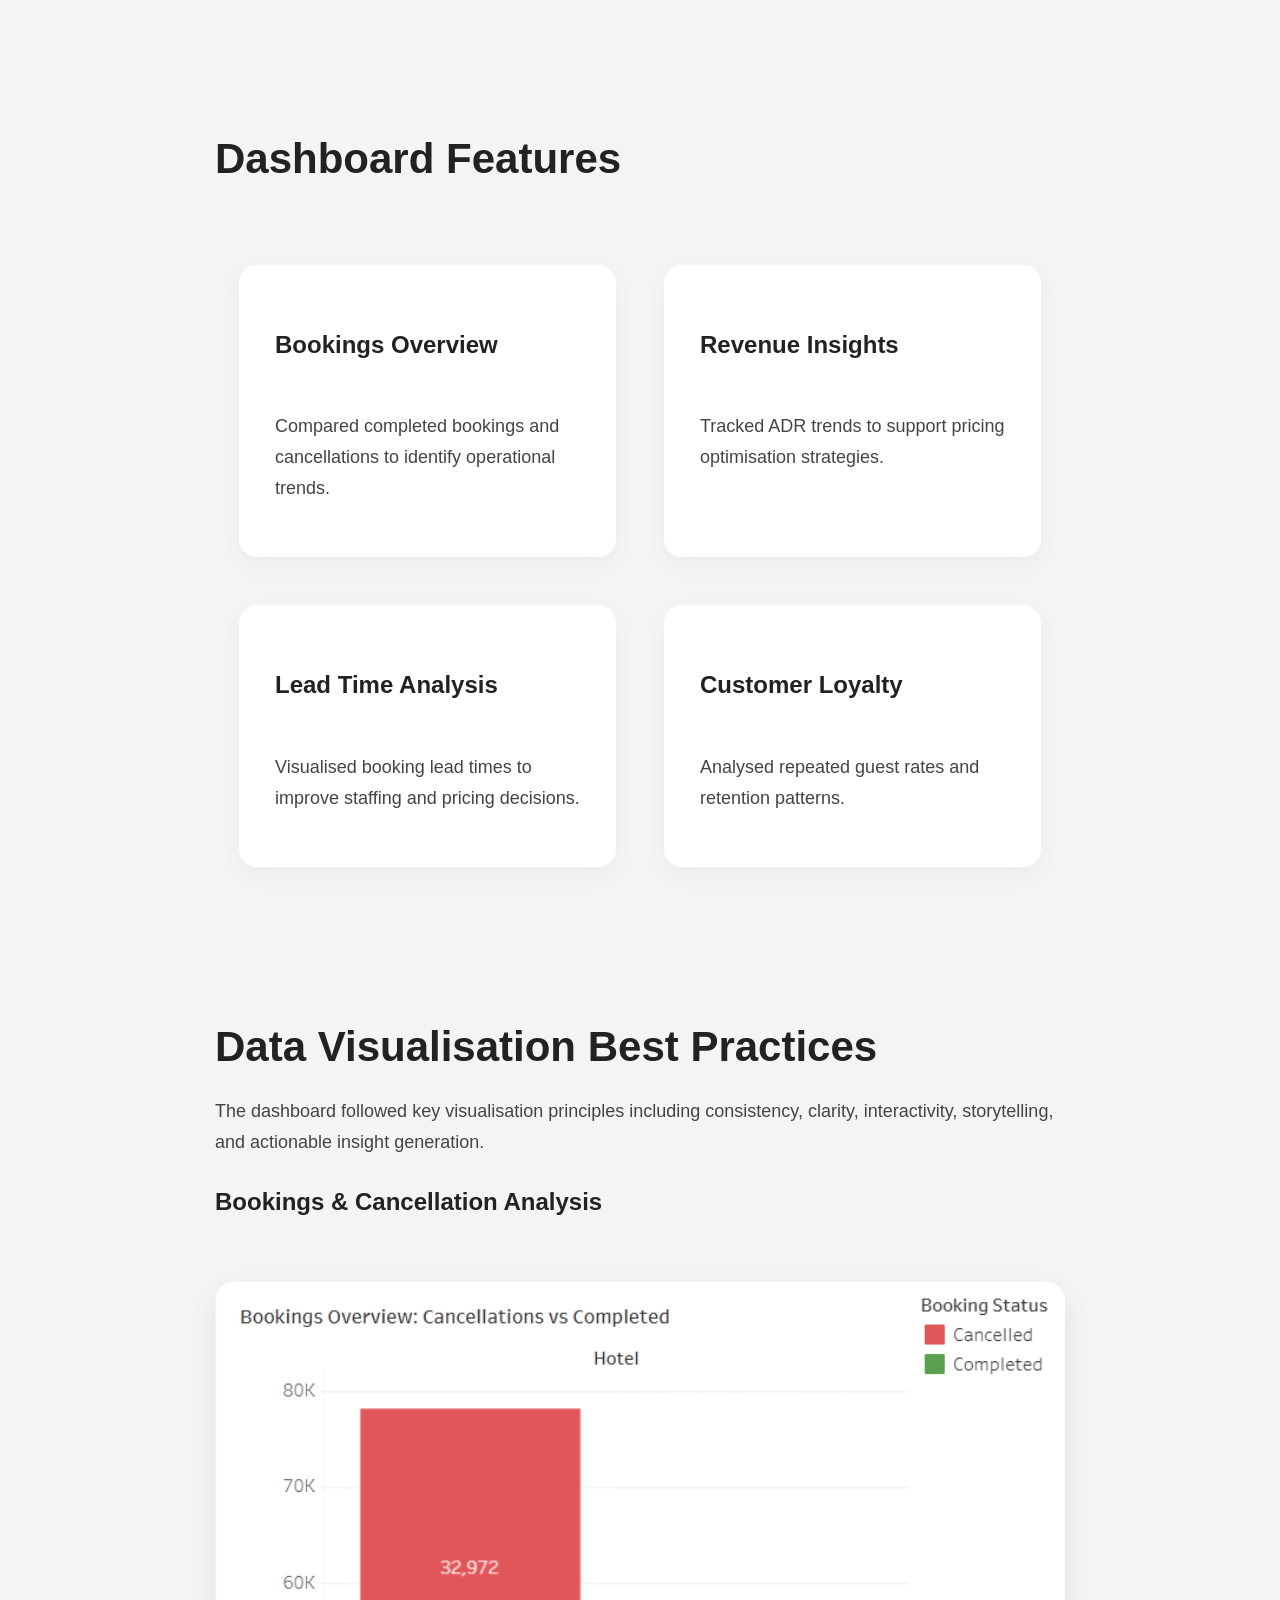
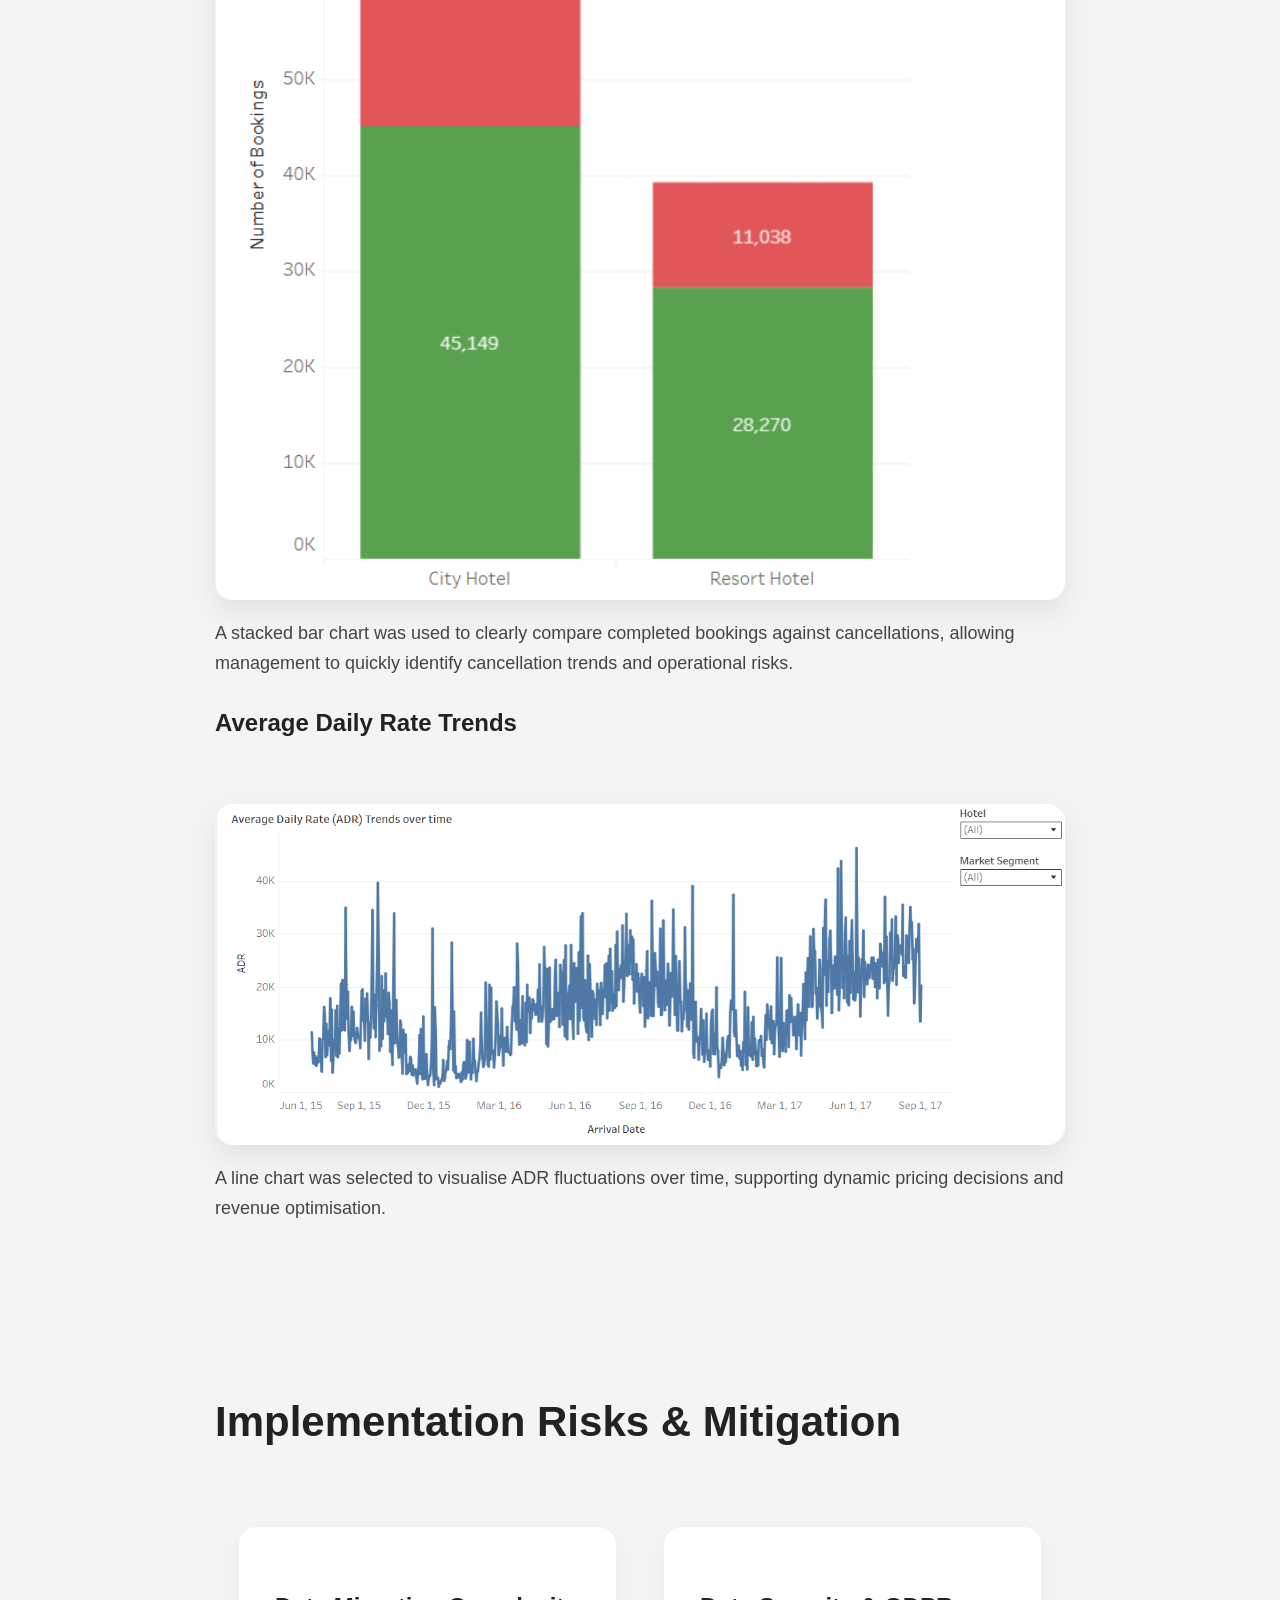
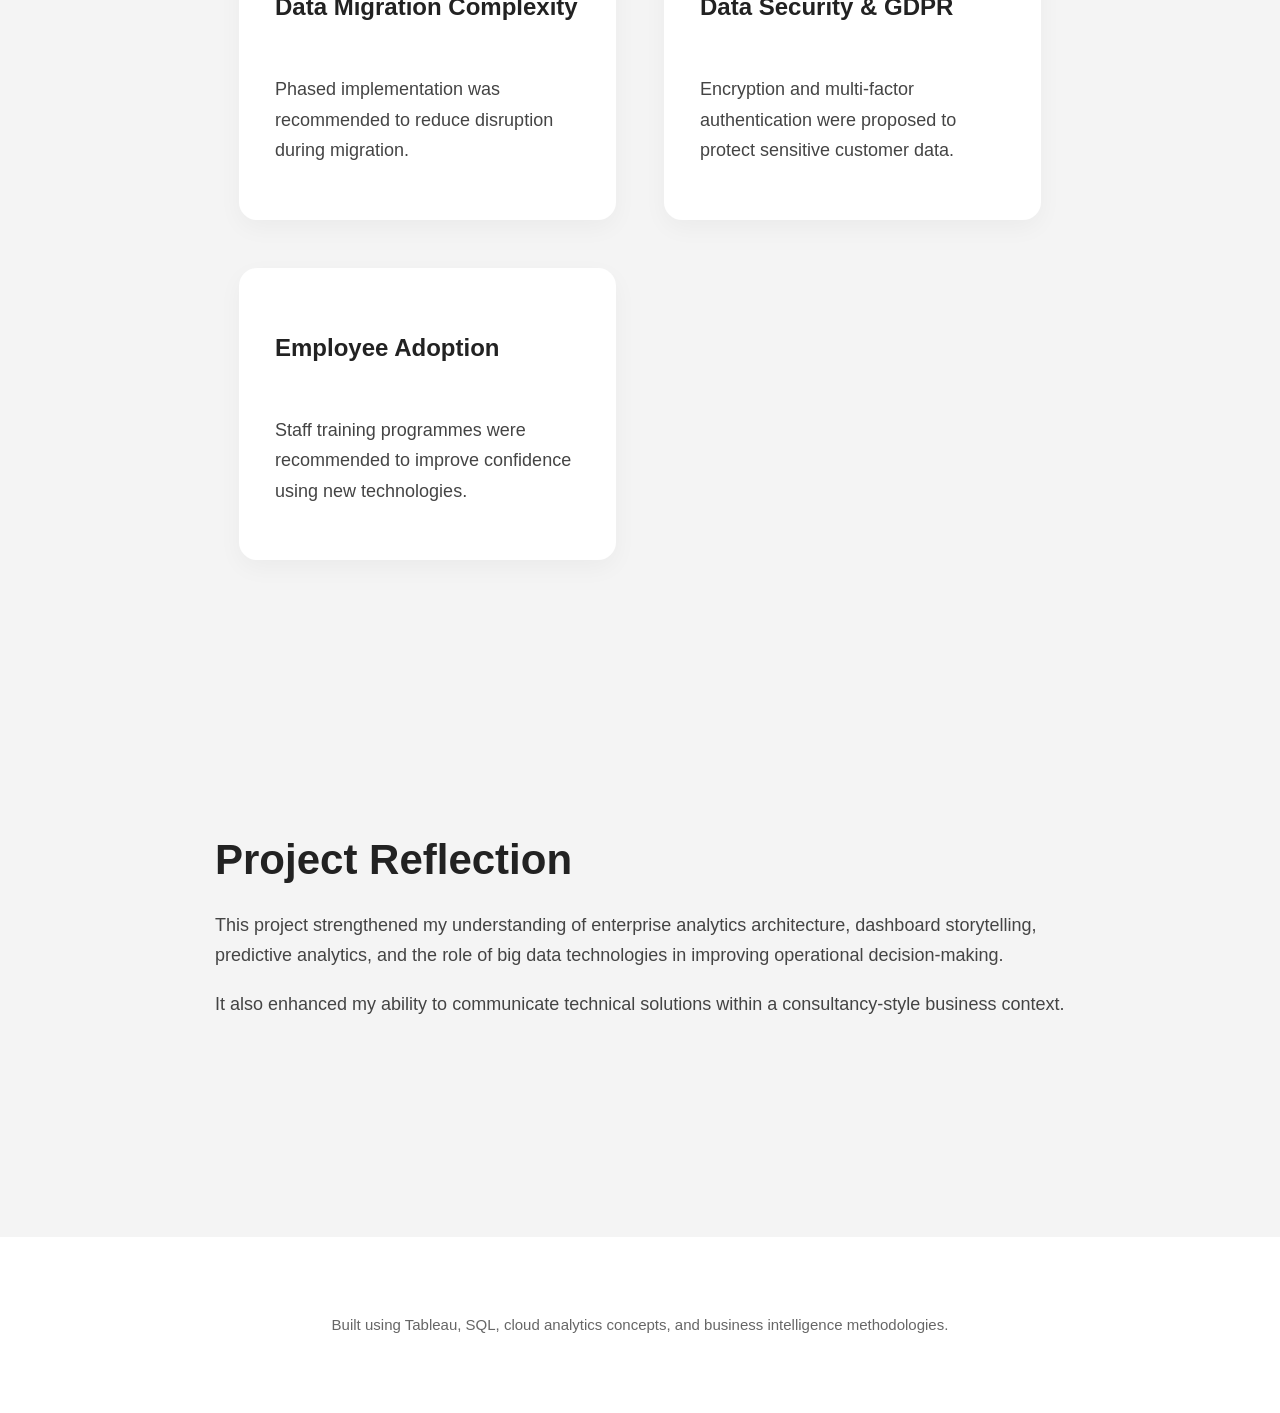
==== commit 538466bd: "Update projects" ====
--- a/projects/stellar-hotels.html
+++ b/projects/stellar-hotels.html
@@ -36,21 +36,18 @@
 
       <div class="tech-stack">
         <span>Tableau</span>
-        <span>Big Data</span>
         <span>Data Analytics</span>
         <span>SQL</span>
         <span>Data Visualisation</span>
         <span>Business Intelligence</span>
+        <span>Cloud Architecture</span>
       </div>
 
       <div class="hero-buttons">
-        <a href="https://github.com/41y554/stellar-hotels-analytics" class="primary-btn" target="_blank">
-          GitHub Repository
-        </a>
 
         <a
           href="https://public.tableau.com/views/BDAODashboard5677998/StellarHotelGroupPerformanceDashboard?:language=en-US&publish=yes&:sid=&:redirect=auth&:display_count=n&:origin=viz_share_link"
-          class="secondary-btn"
+          class="primary-btn"
           target="_blank"
         >
           View Tableau Dashboard
--- a/style.css
+++ b/style.css
@@ -4,6 +4,15 @@
   color: #222;
   margin: 0;
   line-height: 1.7;
+}
+
+:root {
+  --space-xs: 8px;
+  --space-sm: 16px;
+  --space-md: 24px;
+  --space-lg: 48px;
+  --space-xl: 80px;
+  --space-xxl: 120px;
 }
 
 /* NAVIGATION */
@@ -126,7 +135,7 @@
 /* GLOBAL SECTION */
 .section {
   width: 100%;
-  padding: 90px 0;
+  padding: var(--space-xxl) 0;
 }
 
 /* CENTERED TEXT CONTAINER */
@@ -194,20 +203,56 @@
 /* CARD GRID */
 .card-grid {
   display: grid;
-  grid-template-columns: repeat(auto-fit, minmax(320px, 1fr));
-  gap: 28px;
+  grid-template-columns: repeat(auto-fit, minmax(280px, 1fr));
+  gap: var(--space-lg);
   max-width: 1200px;
-  margin: 50px auto 0 auto;
+  margin: var(--space-xl) auto 0;
   padding: 0 24px;
 }
 
 /* CARDS */
 .card {
   background: white;
-  padding: 32px;
+  padding: 36px;
   border-radius: 18px;
   box-shadow: 0 8px 25px rgba(0,0,0,0.04);
-}
+
+  display: flex;
+  flex-direction: column;
+  gap: var(--space-sm);
+
+  transition: transform 0.25s ease, box-shadow 0.25s ease;
+}
+
+.card a {
+  margin-top: auto;
+  display: inline-block;
+}
+
+.card:hover {
+  transform: translateY(-6px);
+
+  box-shadow:
+    0 16px 35px rgba(0,0,0,0.08);
+}
+
+
+/* PROJECT BANNER */
+.project-banner {
+  max-width: 850px;
+  margin: 40px auto;
+  padding: 16px 20px;
+
+  background: #f4f4f4;
+  border: 1px solid #ddd;
+  border-radius: 12px;
+
+  color: #555;
+  font-size: 15px;
+}
+
+
+
 
 /* PROJECT BLOCKS */
 .project-block {
@@ -304,4 +349,15 @@
 .tableauViz {
   border-radius: 14px;
   overflow: hidden;
+}
+
+.miro-embed {
+  width: 100%;
+  max-width: 1400px;
+  height: 600px;
+  border: none;
+  border-radius: 18px;
+  overflow: hidden;
+  box-shadow: 0 12px 30px rgba(0,0,0,0.08);
+  margin-top: 20px;
 }
